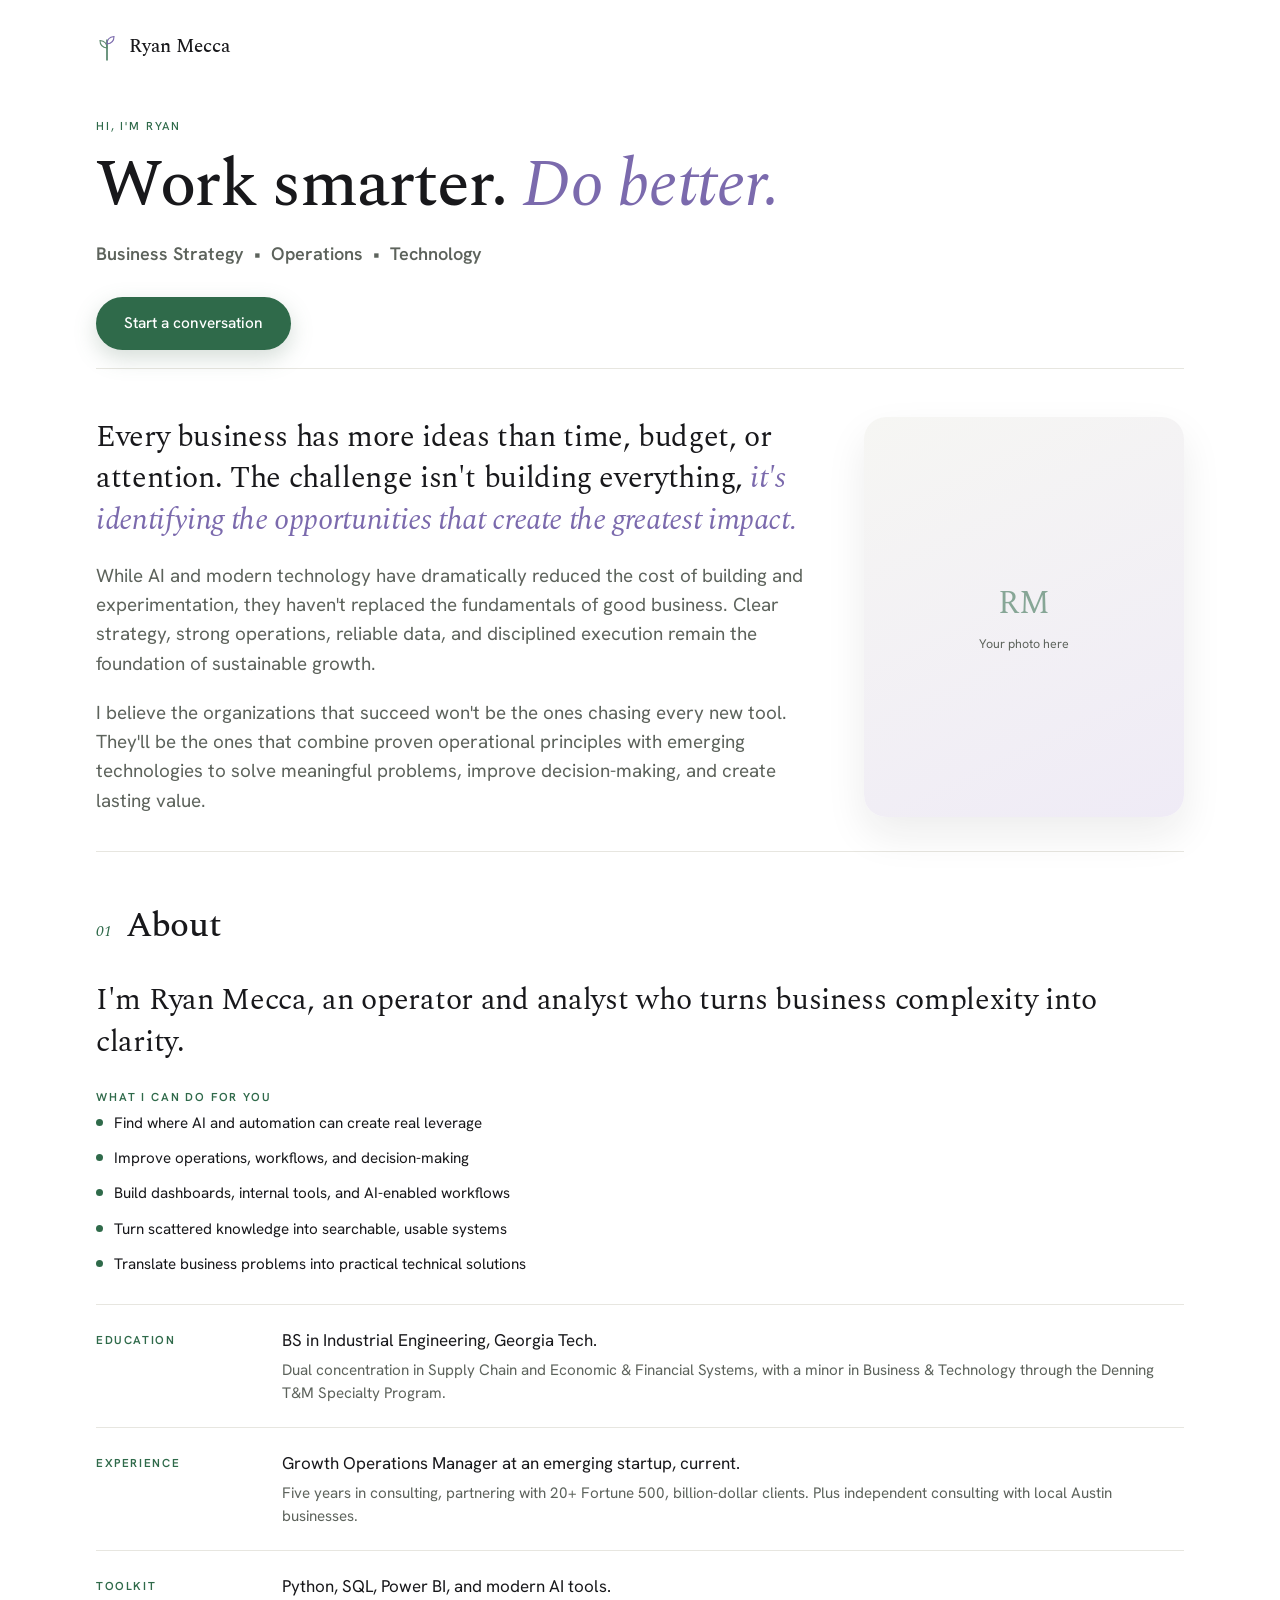
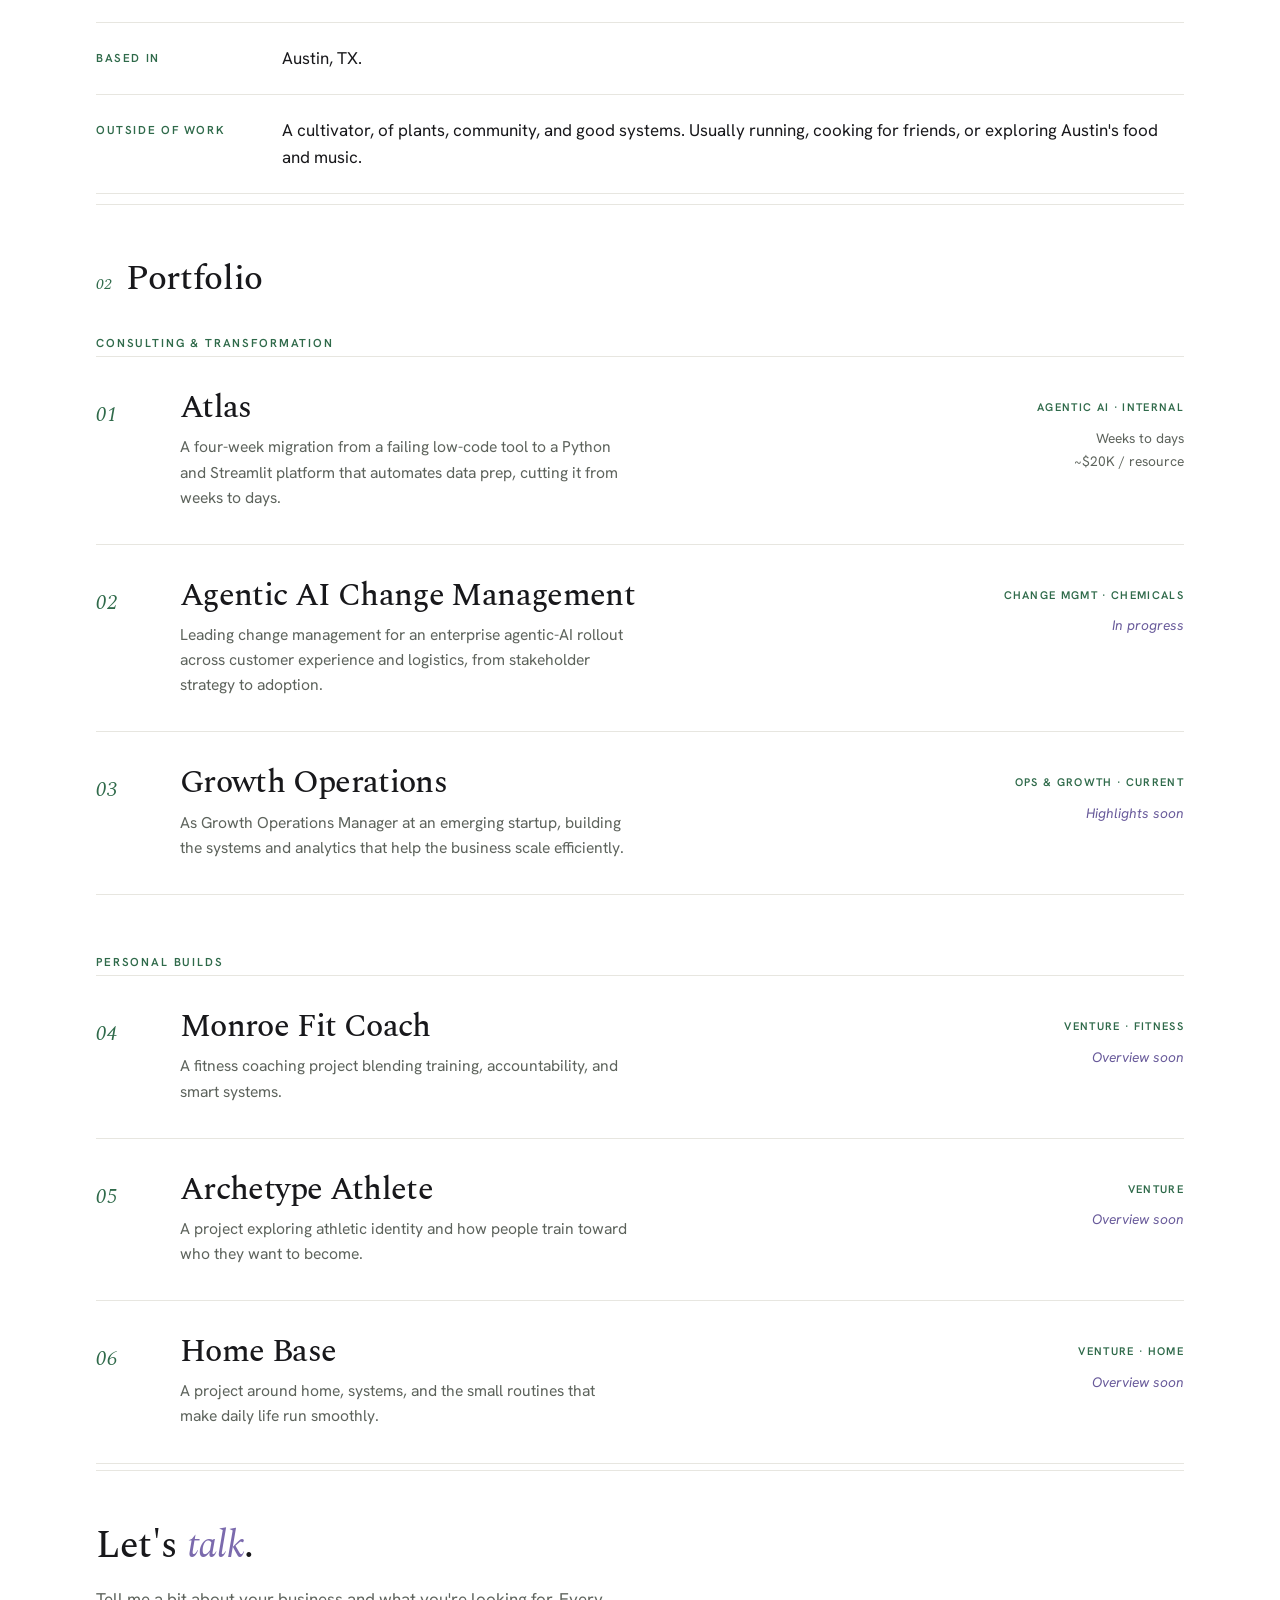
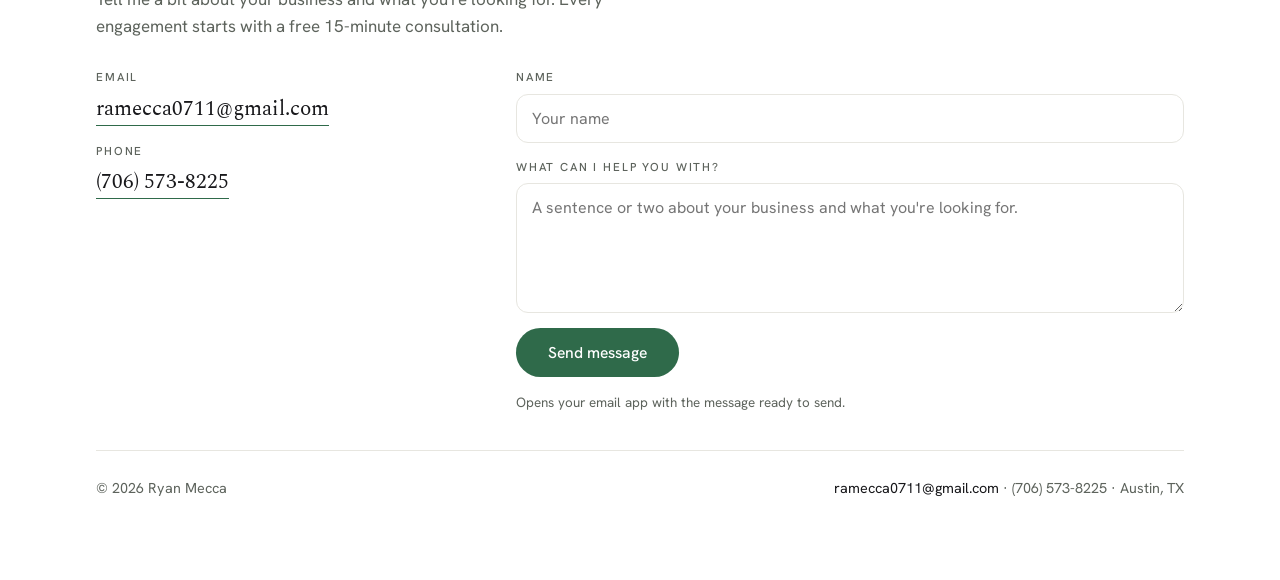
==== index.html @ 821e0dad "Remove collapsibles; photo beside opening statement; detailed About (education, experience, location" ====
<!DOCTYPE html>
<html lang="en">
<head>
<meta charset="UTF-8" />
<meta name="viewport" content="width=device-width, initial-scale=1.0" />
<title>Ryan Mecca | Strategy, Operations &amp; AI</title>
<meta name="description" content="I'm Ryan Mecca. I work at the intersection of business strategy, operations, data, and AI to find high-leverage opportunities and build practical systems. Based in Austin." />
<link rel="preconnect" href="https://fonts.googleapis.com" />
<link rel="preconnect" href="https://fonts.gstatic.com" crossorigin />
<link href="https://fonts.googleapis.com/css2?family=Spectral:ital,wght@0,300;0,400;0,500;0,600;1,400;1,500&family=Hanken+Grotesk:wght@300..600&display=swap" rel="stylesheet" />
<link rel="stylesheet" href="styles.css" />
</head>
<body>
<div class="simple">

  <div class="simple-top">
    <svg viewBox="0 0 22 28" fill="none" aria-hidden="true">
      <path d="M11 27 V7" stroke="#2f6a4a" stroke-width="1.4" stroke-linecap="round"/>
      <path d="M11 15 C6.5 14.5 4 11.5 4 7.5 C8.5 8 11 11 11 15 Z" stroke="#5d8a6e" stroke-width="1.1" fill="none"/>
      <path d="M11 11 C15.5 10.5 18 7.5 18 3.5 C13.5 4 11 7 11 11 Z" stroke="#7b6aad" stroke-width="1.1" fill="none"/>
    </svg>
    <span class="name">Ryan Mecca</span>
  </div>

  <header class="simple-hero">
    <div class="hi label">Hi, I'm Ryan</div>
    <h1>Work smarter. <em>Do better.</em></h1>
    <p class="role-line">Business Strategy &nbsp;&bull;&nbsp; Operations &nbsp;&bull;&nbsp; Technology</p>
    <div class="actions">
      <a href="#contact" class="btn btn-primary">Start a conversation</a>
    </div>
  </header>

  <section class="lead-statement">
    <div class="ls-text">
      <p class="ls-lead">Every business has more ideas than time, budget, or attention. The challenge isn't
      building everything, <em>it's identifying the opportunities that create the greatest impact.</em></p>
      <p>While AI and modern technology have dramatically reduced the cost of building and experimentation, they
      haven't replaced the fundamentals of good business. Clear strategy, strong operations, reliable data, and
      disciplined execution remain the foundation of sustainable growth.</p>
      <p>I believe the organizations that succeed won't be the ones chasing every new tool. They'll be the ones
      that combine proven operational principles with emerging technologies to solve meaningful problems, improve
      decision-making, and create lasting value.</p>
    </div>
    <div class="photo-ph ls-photo">
      <span class="mono">RM</span>
      <span class="hint">Your photo here</span>
    </div>
  </section>

  <section class="osec" id="about">
    <div class="ohead"><span class="onum">01</span><span class="otitle">About</span></div>
    <p class="about-lead">I'm Ryan Mecca, an operator and analyst who turns business complexity into clarity.</p>

    <p class="egroup" style="margin-top:24px">What I can do for you</p>
    <ul class="svc-points" style="margin-top:4px">
      <li>Find where AI and automation can create real leverage</li>
      <li>Improve operations, workflows, and decision-making</li>
      <li>Build dashboards, internal tools, and AI-enabled workflows</li>
      <li>Turn scattered knowledge into searchable, usable systems</li>
      <li>Translate business problems into practical technical solutions</li>
    </ul>

    <div class="cv">
      <div class="cv-row">
        <div class="cv-k">Education</div>
        <div class="cv-v">BS in Industrial Engineering, Georgia Tech.
          <span class="sub">Dual concentration in Supply Chain and Economic &amp; Financial Systems, with a minor in Business &amp; Technology through the Denning T&amp;M Specialty Program.</span>
        </div>
      </div>
      <div class="cv-row">
        <div class="cv-k">Experience</div>
        <div class="cv-v">Growth Operations Manager at an emerging startup, current.
          <span class="sub">Five years in consulting, partnering with 20+ Fortune 500, billion-dollar clients. Plus independent consulting with local Austin businesses.</span>
        </div>
      </div>
      <div class="cv-row">
        <div class="cv-k">Toolkit</div>
        <div class="cv-v">Python, SQL, Power BI, and modern AI tools.</div>
      </div>
      <div class="cv-row">
        <div class="cv-k">Based in</div>
        <div class="cv-v">Austin, TX.</div>
      </div>
      <div class="cv-row">
        <div class="cv-k">Outside of work</div>
        <div class="cv-v">A cultivator, of plants, community, and good systems. Usually running, cooking for friends, or exploring Austin's food and music.</div>
      </div>
    </div>
  </section>

  <section class="osec" id="portfolio">
    <div class="ohead"><span class="onum">02</span><span class="otitle">Portfolio</span></div>
    <p class="egroup">Consulting &amp; transformation</p>
    <div class="elist">
      <div class="eitem"><div class="enum">01</div><div><h3>Atlas</h3><p class="edesc">A four-week migration from a failing low-code tool to a Python and Streamlit platform that automates data prep, cutting it from weeks to days.</p></div><div class="emeta"><div class="ecat">Agentic AI · Internal</div><div class="estats">Weeks to days<br>~$20K / resource</div></div></div>
      <div class="eitem"><div class="enum">02</div><div><h3>Agentic AI Change Management</h3><p class="edesc">Leading change management for an enterprise agentic-AI rollout across customer experience and logistics, from stakeholder strategy to adoption.</p></div><div class="emeta"><div class="ecat">Change mgmt · Chemicals</div><div class="estats"><em>In progress</em></div></div></div>
      <div class="eitem"><div class="enum">03</div><div><h3>Growth Operations</h3><p class="edesc">As Growth Operations Manager at an emerging startup, building the systems and analytics that help the business scale efficiently.</p></div><div class="emeta"><div class="ecat">Ops &amp; growth · Current</div><div class="estats"><em>Highlights soon</em></div></div></div>
    </div>
    <p class="egroup second">Personal builds</p>
    <div class="elist">
      <div class="eitem"><div class="enum">04</div><div><h3>Monroe Fit Coach</h3><p class="edesc">A fitness coaching project blending training, accountability, and smart systems.</p></div><div class="emeta"><div class="ecat">Venture · Fitness</div><div class="estats"><em>Overview soon</em></div></div></div>
      <div class="eitem"><div class="enum">05</div><div><h3>Archetype Athlete</h3><p class="edesc">A project exploring athletic identity and how people train toward who they want to become.</p></div><div class="emeta"><div class="ecat">Venture</div><div class="estats"><em>Overview soon</em></div></div></div>
      <div class="eitem"><div class="enum">06</div><div><h3>Home Base</h3><p class="edesc">A project around home, systems, and the small routines that make daily life run smoothly.</p></div><div class="emeta"><div class="ecat">Venture · Home</div><div class="estats"><em>Overview soon</em></div></div></div>
    </div>
  </section>

  <section class="contact-sec" id="contact">
    <h2>Let's <em>talk</em>.</h2>
    <p class="csub">Tell me a bit about your business and what you're looking for. Every engagement starts with
    a free 15-minute consultation.</p>
    <div class="contact-grid2">
      <div class="contact-direct">
        <span class="label" style="color:var(--muted);display:block;margin-bottom:6px">Email</span>
        <a href="mailto:ramecca0711@gmail.com">ramecca0711@gmail.com</a>
        <span class="label" style="color:var(--muted);display:block;margin:16px 0 6px">Phone</span>
        <a href="tel:+17065738225">(706) 573-8225</a>
      </div>
      <form id="contactForm">
        <div class="field"><label class="label" for="name">Name</label><input type="text" id="name" name="name" required placeholder="Your name" /></div>
        <div class="field"><label class="label" for="message">What can I help you with?</label><textarea id="message" name="message" required placeholder="A sentence or two about your business and what you're looking for."></textarea></div>
        <button type="submit">Send message</button>
        <p class="form-note">Opens your email app with the message ready to send.</p>
      </form>
    </div>
  </section>

  <div class="simple-foot">
    <span>© 2026 Ryan Mecca</span>
    <span><a href="mailto:ramecca0711@gmail.com">ramecca0711@gmail.com</a> · (706) 573-8225 · Austin, TX</span>
  </div>

</div>

<script>
  var form = document.getElementById('contactForm');
  if (form) form.addEventListener('submit', function (ev) {
    ev.preventDefault();
    var f = ev.target;
    var subject = encodeURIComponent('Website inquiry from ' + f.name.value.trim());
    var body = encodeURIComponent('Name: ' + f.name.value.trim() + '\n\n' + f.message.value.trim());
    window.location.href = 'mailto:ramecca0711@gmail.com?subject=' + subject + '&body=' + body;
  });
  document.querySelectorAll('a[href^="#"]').forEach(function (a) {
    a.addEventListener('click', function (e) {
      var el = document.querySelector(this.getAttribute('href'));
      if (el) { e.preventDefault(); el.scrollIntoView({ behavior: 'smooth', block: 'start' }); }
    });
  });
</script>
</body>
</html>
---- styles.css ----
:root {
  --bg: #ffffff;
  --paper: #f6f6f3;
  --paper-2: #ecebe4;
  --ink: #18181b;
  --muted: #5d635c;
  --sage: #2f6a4a;
  --sage-700: #23503a;
  --sage-soft: #e6efe9;
  --lav: #7b6aad;
  --lav-700: #685a9a;
  --lav-soft: #efebf6;
  --dark: #1f3d2c;
  --line: #e7e6e0;
  --radius: 18px;
  --radius-lg: 26px;
  --rail: 108px;
  --maxw: 1060px;
}
* { margin: 0; padding: 0; box-sizing: border-box; }
html { scroll-behavior: smooth; }
body { background: var(--bg); color: var(--ink); font-family: "Hanken Grotesk", sans-serif; font-size: 17px; line-height: 1.6; -webkit-font-smoothing: antialiased; overflow-x: hidden; }
::selection { background: var(--lav-soft); color: var(--lav-700); }
a { color: inherit; text-decoration: none; }
img { max-width: 100%; display: block; }
.serif { font-family: "Spectral", serif; }
.label { font-weight: 500; font-size: 0.72rem; letter-spacing: 0.16em; text-transform: uppercase; }

/* ---------- SIDE RAIL ---------- */
#rail {
  position: fixed; top: 0; left: 0; bottom: 0; width: var(--rail); z-index: 100;
  background: var(--paper); border-right: 1px solid var(--line);
  display: flex; flex-direction: column; align-items: center; padding: 26px 0;
}
.rail-logo { display: flex; flex-direction: column; align-items: center; gap: 7px; }
.rail-logo svg { width: 24px; height: 30px; }
.rail-logo .rm { font-family: "Spectral", serif; font-weight: 600; font-size: 1rem; color: var(--sage); letter-spacing: 0.04em; }
.rail-nav { flex: 1; display: flex; flex-direction: column; justify-content: center; gap: 22px; }
.rail-nav a { display: flex; flex-direction: column; align-items: center; gap: 2px; color: var(--muted); transition: color .2s ease; position: relative; }
.rail-nav a .rn-n { font-family: "Spectral", serif; font-style: italic; font-size: 0.72rem; color: var(--sage); opacity: .85; }
.rail-nav a .rn-l { font-size: 0.74rem; font-weight: 500; letter-spacing: 0.03em; }
.rail-nav a:hover { color: var(--ink); }
.rail-nav a.active { color: var(--ink); }
.rail-nav a.active::before { content: ""; position: absolute; left: -18px; top: 50%; transform: translateY(-50%); width: 5px; height: 5px; border-radius: 50%; background: var(--lav); }
.rail-cta { width: 40px; height: 40px; border-radius: 50%; background: var(--sage); color: #fff; display: flex; align-items: center; justify-content: center; transition: background .2s ease; }
.rail-cta:hover { background: var(--sage-700); }
.rail-cta svg { width: 18px; height: 18px; }
.rail-toggle { display: none; }

/* ---------- PAGE SHELL ---------- */
.page { margin-left: var(--rail); }
.inner { max-width: var(--maxw); margin: 0 auto; padding: 0 48px; }
.page > section, .page > .band { padding: 84px 0; }
.page > section:first-child { padding-top: 116px; }

.phead { max-width: 60ch; }
.phead .kicker { color: var(--sage); margin-bottom: 14px; display: block; }
.phead h1 { font-family: "Spectral", serif; font-weight: 500; font-size: clamp(2.5rem, 5.2vw, 4.2rem); letter-spacing: -0.02em; line-height: 1.04; }
.phead h1 em { font-style: italic; font-weight: 400; color: var(--lav); }
.phead p { color: var(--muted); margin-top: 18px; font-size: 1.12rem; }

.sec-head { margin-bottom: 44px; max-width: 56ch; }
.sec-head .kicker { color: var(--sage); margin-bottom: 12px; display: block; }
.sec-head h2 { font-family: "Spectral", serif; font-weight: 500; font-size: clamp(1.8rem, 3.4vw, 2.45rem); letter-spacing: -0.015em; line-height: 1.12; }
.sec-head h2 em { font-style: italic; font-weight: 400; color: var(--lav); }
.sec-head p { color: var(--muted); margin-top: 14px; font-size: 1.06rem; }

/* reveal */
.sr { opacity: 0; transform: translateY(20px); transition: opacity .7s ease, transform .7s cubic-bezier(.2,.7,.2,1); }
.sr.in { opacity: 1; transform: translateY(0); }

/* buttons */
.btn { padding: 14px 28px; border-radius: 100px; font-weight: 500; font-size: 0.96rem; display: inline-flex; align-items: center; gap: 9px; transition: background .25s ease, color .25s ease, border-color .25s ease, transform .2s ease; }
.btn-primary { background: var(--sage); color: #fff; box-shadow: 0 8px 22px rgba(93,125,104,0.26); }
.btn-primary:hover { background: var(--sage-700); transform: translateY(-1px); }
.btn-ghost { color: var(--ink); border: 1px solid var(--line); }
.btn-ghost:hover { border-color: var(--sage); }

/* ---------- HERO ---------- */
.hero { padding-top: 116px; }
.hero-grid { display: grid; grid-template-columns: 1.1fr 0.9fr; gap: 56px; align-items: center; }
.hi { color: var(--sage); margin-bottom: 18px; }
.hero h1 { font-family: "Spectral", serif; font-weight: 500; font-size: clamp(2.5rem, 4.6vw, 4rem); line-height: 1.07; letter-spacing: -0.015em; }
.hero h1 em { font-style: italic; font-weight: 400; color: var(--lav); }
.hero-sub { margin-top: 22px; max-width: 44ch; font-size: 1.12rem; color: var(--muted); }
.hero-actions { margin-top: 32px; display: flex; gap: 14px; flex-wrap: wrap; align-items: center; }
.portrait { position: relative; }
.portrait .frame { aspect-ratio: 4 / 5; border-radius: var(--radius-lg); overflow: hidden; background: linear-gradient(155deg, var(--paper), var(--lav-soft)); display: flex; flex-direction: column; align-items: center; justify-content: center; gap: 10px; box-shadow: 0 30px 60px rgba(24,24,27,0.10); }
.portrait .frame .mono { font-family: "Spectral", serif; font-size: 3.4rem; color: var(--sage); opacity: 0.55; }
.portrait .frame .hint { color: var(--muted); font-size: 0.86rem; }
.portrait .badge { position: absolute; left: -22px; bottom: 30px; background: #fff; border: 1px solid var(--line); border-radius: 100px; padding: 10px 18px; display: flex; align-items: center; gap: 10px; box-shadow: 0 12px 28px rgba(24,24,27,0.10); font-size: 0.9rem; font-weight: 500; }
.portrait .badge .dot { width: 9px; height: 9px; border-radius: 50%; background: var(--lav); }
.proof { margin-top: 52px; display: flex; flex-wrap: wrap; gap: 10px 26px; color: var(--muted); font-size: 0.9rem; align-items: center; }
.proof b { color: var(--ink); font-weight: 600; }
.proof .sep { width: 4px; height: 4px; border-radius: 50%; background: var(--line); }
.home-teaser { margin-top: 18px; }
.home-teaser a { color: var(--sage-700); font-weight: 500; border-bottom: 1px solid var(--sage-soft); }

/* ---------- THESIS (home) ---------- */
.thesis-sec .kicker { color: var(--sage); display: block; margin-bottom: 16px; }
.thesis { font-family: "Spectral", serif; font-weight: 400; font-size: clamp(1.55rem, 3vw, 2.4rem); line-height: 1.3; letter-spacing: -0.015em; max-width: 30ch; }
.thesis em { font-style: italic; color: var(--lav); }
.thesis-foot { color: var(--muted); margin-top: 24px; max-width: 50ch; font-size: 1.08rem; }

/* ---------- WAYS ---------- */
.ways-grid { display: grid; grid-template-columns: 1fr 1fr; gap: 22px; }
.way { background: var(--paper); border: 1px solid var(--line); border-radius: var(--radius-lg); padding: 36px 34px; }
.way .ic { width: 46px; height: 46px; border-radius: 14px; display: flex; align-items: center; justify-content: center; margin-bottom: 18px; }
.way.a .ic { background: var(--sage-soft); color: var(--sage-700); }
.way.b .ic { background: var(--lav-soft); color: var(--lav-700); }
.way .ic svg { width: 24px; height: 24px; }
.way h3 { font-family: "Spectral", serif; font-weight: 500; font-size: 1.5rem; margin-bottom: 10px; }
.way p { color: var(--muted); }
.way .tag { display: inline-block; margin-top: 15px; font-size: 0.82rem; padding: 5px 13px; border-radius: 100px; font-weight: 500; }
.way.a .tag { color: var(--sage-700); background: var(--sage-soft); }
.way.b .tag { color: var(--lav-700); background: var(--lav-soft); }

/* ---------- APPROACH PILLARS ---------- */
.pillars { display: grid; grid-template-columns: repeat(3, 1fr); gap: 22px; }
.pillar { background: var(--bg); border: 1px solid var(--line); border-radius: var(--radius); padding: 32px 28px; }
.pillar .pn { font-family: "Spectral", serif; font-style: italic; color: var(--sage); font-size: 1.15rem; }
.pillar h3 { font-family: "Spectral", serif; font-weight: 500; font-size: 1.4rem; margin: 10px 0 10px; }
.pillar p { color: var(--muted); font-size: 0.96rem; }
@media (max-width: 820px) { .pillars { grid-template-columns: 1fr; } }

/* ---------- ABOUT ---------- */
.about-grid { display: grid; grid-template-columns: 1.3fr 0.7fr; gap: 52px; align-items: start; }
.about-lead { font-family: "Spectral", serif; font-weight: 400; font-size: clamp(1.4rem,2.4vw,1.85rem); line-height: 1.42; letter-spacing: -0.01em; }
.about-lead b { font-weight: 500; color: var(--lav); }
.about-body { color: var(--muted); margin-top: 22px; }
.about-body p + p { margin-top: 14px; }
.about-card { background: var(--paper); border: 1px solid var(--line); border-radius: var(--radius); padding: 28px; }
.about-card h4 { font-size: 0.72rem; letter-spacing: 0.14em; text-transform: uppercase; color: var(--sage); margin-bottom: 16px; font-weight: 500; }
.about-card li { list-style: none; padding: 11px 0; border-bottom: 1px solid var(--line); display: flex; justify-content: space-between; gap: 14px; font-size: 0.94rem; }
.about-card li:last-child { border-bottom: none; }
.about-card li span:first-child { color: var(--muted); }
.about-card li span:last-child { font-weight: 500; text-align: right; }

/* ---------- WORK CARDS ---------- */
.work-sub { color: var(--sage); font-weight: 500; letter-spacing: 0.1em; text-transform: uppercase; font-size: 0.72rem; margin: 0 0 20px; }
.cards { display: grid; grid-template-columns: repeat(3, 1fr); gap: 20px; }
.cards + .work-sub { margin-top: 50px; }
.card { background: var(--bg); border: 1px solid var(--line); border-radius: var(--radius); padding: 28px 26px; display: flex; flex-direction: column; gap: 13px; transition: transform .3s ease, box-shadow .3s ease; min-height: 235px; }
.card:hover { transform: translateY(-5px); box-shadow: 0 18px 38px rgba(24,24,27,0.09); }
.card .tag { font-size: 0.69rem; letter-spacing: 0.1em; text-transform: uppercase; color: var(--sage); font-weight: 500; }
.card h3 { font-family: "Spectral", serif; font-weight: 500; font-size: 1.45rem; line-height: 1.08; }
.card p { font-size: 0.94rem; color: var(--muted); flex: 1; }
.card .chips { display: flex; flex-wrap: wrap; gap: 6px; }
.card .metric { font-size: 0.73rem; background: var(--paper-2); color: var(--sage-700); padding: 4px 10px; border-radius: 100px; }
.card .soon { font-size: 0.73rem; color: var(--muted); border: 1px dashed var(--line); padding: 4px 10px; border-radius: 100px; align-self: flex-start; }

/* ---------- SERVICES ---------- */
.svc-grid { display: grid; grid-template-columns: repeat(3, 1fr); gap: 18px; }
.svc { background: var(--bg); border: 1px solid var(--line); border-radius: var(--radius); padding: 30px 28px; transition: background .3s ease, transform .3s ease; }
.svc:hover { background: var(--paper); transform: translateY(-3px); }
.svc .n { font-family: "Spectral", serif; font-style: italic; color: var(--sage); font-size: 1.05rem; }
.svc h3 { font-family: "Spectral", serif; font-weight: 500; font-size: 1.25rem; margin: 8px 0 8px; }
.svc p { color: var(--muted); font-size: 0.93rem; }

/* ---------- WRITING (dark band) ---------- */
.band-green { background: var(--dark); color: #efeee8; border-radius: var(--radius-lg); padding: 52px 48px; }
.band-green .sec-head .kicker { color: var(--lav-soft); }
.band-green .sec-head h2 { color: #fbfbf8; }
.band-green .sec-head h2 em { color: var(--lav-soft); }
.wr-grid { display: grid; grid-template-columns: 1.15fr 0.85fr; gap: 50px; align-items: start; }
.wr-col h4 { font-size: 0.72rem; letter-spacing: 0.14em; text-transform: uppercase; color: var(--lav-soft); margin-bottom: 18px; font-weight: 500; }
.post { padding: 20px 0; border-top: 1px solid rgba(239,238,232,0.18); }
.post:first-of-type { border-top: none; padding-top: 0; }
.post h5 { font-family: "Spectral", serif; font-weight: 500; font-size: 1.25rem; margin-bottom: 5px; }
.post p { font-size: 0.92rem; color: rgba(239,238,232,0.72); }
.post .meta { font-size: 0.72rem; letter-spacing: 0.06em; text-transform: uppercase; color: rgba(239,238,232,0.5); margin-top: 7px; display: inline-block; }
.res { display: block; padding: 15px 0; border-top: 1px solid rgba(239,238,232,0.18); transition: color .2s; }
.res:first-of-type { border-top: none; padding-top: 0; }
.res:hover .rt { color: #fff; }
.res .rt { font-weight: 500; }
.res .rd { font-size: 0.87rem; color: rgba(239,238,232,0.62); margin-top: 3px; }

/* ---------- CONTACT ---------- */
.contact-grid { display: grid; grid-template-columns: 1fr 1.1fr; gap: 52px; align-items: start; }
.contact-direct .label { color: var(--muted); display: block; margin-bottom: 6px; }
.contact-direct a { font-family: "Spectral", serif; font-size: 1.3rem; color: var(--ink); border-bottom: 1px solid var(--sage); }
form { display: grid; gap: 15px; }
.field { display: grid; gap: 7px; }
.field .label { color: var(--muted); }
.field input, .field textarea, .field select { background: var(--bg); border: 1px solid var(--line); border-radius: 12px; padding: 13px 15px; font-family: inherit; font-size: 1rem; color: var(--ink); transition: border-color .2s ease, box-shadow .2s ease; }
.field input:focus, .field textarea:focus, .field select:focus { outline: none; border-color: var(--sage); box-shadow: 0 0 0 3px rgba(93,125,104,0.15); }
.field textarea { resize: vertical; min-height: 130px; }
.form-row { display: grid; grid-template-columns: 1fr 1fr; gap: 15px; }
form button { justify-self: start; background: var(--sage); color: #fff; border: none; padding: 14px 32px; border-radius: 100px; font-family: inherit; font-size: 0.98rem; font-weight: 500; cursor: pointer; transition: background .25s ease; }
form button:hover { background: var(--sage-700); }
.form-note { font-size: 0.84rem; color: var(--muted); }

/* ---------- FOOTER ---------- */
#site-foot { margin-left: var(--rail); background: var(--dark); color: #efeee8; padding: 50px 0 34px; }
#site-foot .inner { display: flex; flex-direction: column; gap: 22px; }
.foot-row { display: flex; justify-content: space-between; align-items: flex-start; gap: 26px; flex-wrap: wrap; padding-bottom: 26px; border-bottom: 1px solid rgba(239,238,232,0.18); }
.foot-brand .name { font-family: "Spectral", serif; font-size: 1.55rem; }
.foot-brand .tag { color: rgba(239,238,232,0.6); margin-top: 4px; letter-spacing: 0.12em; }
.foot-nav { display: flex; gap: 22px; flex-wrap: wrap; }
.foot-nav a { color: rgba(239,238,232,0.8); transition: color .2s; font-size: 0.95rem; }
.foot-nav a:hover { color: #fff; }
.foot-meta { display: flex; justify-content: space-between; gap: 14px; flex-wrap: wrap; color: rgba(239,238,232,0.5); font-size: 0.88rem; }
.foot-meta a { color: rgba(239,238,232,0.8); }

/* ---------- SERVICES / CONSULTING PAGE ---------- */
.svc-points { list-style: none; margin-top: 2px; display: grid; gap: 11px; }
.svc-points li { display: flex; gap: 11px; align-items: flex-start; font-size: 0.95rem; }
.svc-points li::before { content: ""; flex: none; width: 7px; height: 7px; border-radius: 50%; background: var(--sage); margin-top: 8px; }
.freecall { border-left: 2px solid var(--lav); padding: 6px 0 6px 26px; display: flex; justify-content: space-between; align-items: center; gap: 24px; flex-wrap: wrap; margin-bottom: 14px; }
.freecall .fc-t { font-family: "Spectral", serif; font-size: 1.4rem; font-weight: 500; color: var(--ink); }
.freecall p { color: var(--muted); font-size: 0.94rem; margin-top: 4px; max-width: 52ch; }
.tiers { display: grid; grid-template-columns: repeat(3, 1fr); gap: 20px; }
.tier { background: var(--bg); border: 1px solid var(--line); border-radius: var(--radius-lg); padding: 34px 30px; display: flex; flex-direction: column; transition: transform .3s ease, box-shadow .3s ease; }
.tier:hover { transform: translateY(-4px); box-shadow: 0 18px 38px rgba(24,24,27,0.08); }
.tier .tname { font-family: "Spectral", serif; font-weight: 500; font-size: 1.5rem; }
.tier .price { color: var(--sage-700); font-weight: 600; margin: 8px 0 18px; }
.tier .tdesc { color: var(--muted); font-size: 0.95rem; flex: 1; }
.tier .ideal { margin-top: 20px; padding-top: 18px; border-top: 1px solid var(--line); }
.tier .ideal .lbl { font-size: 0.68rem; letter-spacing: 0.12em; text-transform: uppercase; color: var(--sage); font-weight: 500; margin-bottom: 6px; display: block; }
.tier .ideal p { color: var(--muted); font-size: 0.89rem; }
.selective-note { margin-top: 30px; color: var(--muted); font-style: italic; font-family: "Spectral", serif; font-size: 1.12rem; max-width: 56ch; line-height: 1.45; }
@media (max-width: 860px) { .tiers { grid-template-columns: 1fr; } .freecall { flex-direction: column; align-items: flex-start; } }

/* ---------- EDITORIAL LAYOUTS ---------- */
.egroup { font-size: 0.72rem; letter-spacing: 0.16em; text-transform: uppercase; color: var(--sage); font-weight: 600; margin: 0 0 4px; }
.egroup.second { margin-top: 58px; }
.eitem { display: grid; grid-template-columns: 54px minmax(0,1fr) 220px; gap: 30px; padding: 34px 0; border-top: 1px solid var(--line); align-items: start; transition: padding-left .3s ease; }
.elist .eitem:last-child { border-bottom: 1px solid var(--line); }
.eitem:hover { padding-left: 12px; }
.eitem .enum { font-family: "Spectral", serif; font-style: italic; font-size: 1.3rem; color: var(--sage); padding-top: 8px; }
.eitem h3 { font-family: "Spectral", serif; font-weight: 500; font-size: clamp(1.5rem, 2.6vw, 2rem); line-height: 1.04; letter-spacing: -0.02em; transition: color .25s ease; }
.eitem:hover h3 { color: var(--lav); }
.eitem .edesc { color: var(--muted); margin-top: 10px; max-width: 50ch; font-size: 0.98rem; }
.eitem .emeta { text-align: right; padding-top: 8px; }
.eitem .ecat { font-size: 0.69rem; letter-spacing: 0.12em; text-transform: uppercase; color: var(--sage); font-weight: 600; }
.eitem .estats { margin-top: 10px; color: var(--muted); font-size: 0.86rem; line-height: 1.7; }
.eitem .estats em { font-style: italic; color: var(--lav-700); }

.numlist .nrow { display: grid; grid-template-columns: 150px 1fr; gap: 34px; padding: 42px 0; border-top: 1px solid var(--line); align-items: start; }
.numlist .nrow:last-child { border-bottom: 1px solid var(--line); }
.numlist .bignum { font-family: "Spectral", serif; font-weight: 400; font-size: clamp(3.2rem, 7vw, 5.4rem); line-height: 0.75; color: #c4dccd; }
.numlist .ntext h3 { font-family: "Spectral", serif; font-weight: 500; font-size: 1.55rem; margin-bottom: 10px; }
.numlist .ntext p { color: var(--muted); max-width: 56ch; }

.ways-ed { display: grid; grid-template-columns: 1fr 1fr; gap: 44px; margin-top: 6px; }
.way-ed { border-top: 2px solid var(--ink); padding-top: 22px; }
.way-ed.b { border-top-color: var(--lav); }
.way-ed .wlabel { font-size: 0.72rem; letter-spacing: 0.14em; text-transform: uppercase; font-weight: 600; margin-bottom: 12px; }
.way-ed.a .wlabel { color: var(--sage); }
.way-ed.b .wlabel { color: var(--lav-700); }
.way-ed h3 { font-family: "Spectral", serif; font-weight: 500; font-size: 1.5rem; margin-bottom: 10px; }
.way-ed p { color: var(--muted); }

.tier-list { margin-top: 4px; }
.trow { display: grid; grid-template-columns: 1fr 200px; gap: 36px; padding: 32px 0; border-top: 1px solid var(--line); align-items: start; }
.tier-list .trow:last-child { border-bottom: 1px solid var(--line); }
.trow .tname { font-family: "Spectral", serif; font-weight: 500; font-size: 1.6rem; }
.trow .tdesc { color: var(--muted); margin-top: 8px; max-width: 56ch; font-size: 0.96rem; }
.trow .tideal { margin-top: 12px; font-size: 0.9rem; color: var(--muted); max-width: 56ch; }
.trow .tideal b { display: block; color: var(--sage); font-weight: 600; font-size: 0.68rem; letter-spacing: 0.12em; text-transform: uppercase; margin-bottom: 3px; }
.trow .tprice { text-align: right; font-family: "Spectral", serif; font-size: 1.4rem; color: var(--sage-700); font-weight: 500; }
.trow .tprice small { display: block; font-family: "Hanken Grotesk", sans-serif; font-size: 0.66rem; letter-spacing: 0.1em; text-transform: uppercase; color: var(--muted); margin-bottom: 5px; font-weight: 600; }

.help-block h4 { font-size: 0.72rem; letter-spacing: 0.14em; text-transform: uppercase; color: var(--sage); margin-bottom: 16px; font-weight: 600; }

.glance h4 { font-size: 0.72rem; letter-spacing: 0.14em; text-transform: uppercase; color: var(--sage); margin-bottom: 8px; font-weight: 600; }
.glance ul { list-style: none; }
.glance li { display: flex; justify-content: space-between; gap: 14px; padding: 13px 0; border-bottom: 1px solid var(--line); font-size: 0.95rem; }
.glance li:first-child { border-top: 1px solid var(--line); }
.glance li span:first-child { color: var(--muted); }
.glance li span:last-child { font-weight: 500; text-align: right; }

/* ---------- RESPONSIVE ---------- */
@media (max-width: 980px) { .cards, .svc-grid { grid-template-columns: 1fr 1fr; } .about-grid, .contact-grid, .wr-grid, .ways-grid { grid-template-columns: 1fr; gap: 36px; } }
@media (max-width: 860px) {
  :root { --rail: 0px; }
  #rail { flex-direction: row; bottom: auto; height: 62px; width: 100%; padding: 0 22px; justify-content: space-between; align-items: center; }
  .rail-nav { position: fixed; top: 62px; left: 0; right: 0; background: var(--paper); border-bottom: 1px solid var(--line); flex-direction: column; justify-content: flex-start; gap: 0; padding: 8px 22px 18px; transform: translateY(-12px); opacity: 0; pointer-events: none; transition: opacity .25s ease, transform .25s ease; }
  body.menu-open .rail-nav { opacity: 1; transform: translateY(0); pointer-events: auto; }
  .rail-nav a { flex-direction: row; gap: 10px; justify-content: flex-start; padding: 13px 0; border-bottom: 1px solid var(--line); width: 100%; }
  .rail-nav a.active::before { display: none; }
  .rail-cta { display: none; }
  .rail-toggle { display: inline-flex; background: none; border: none; color: var(--ink); cursor: pointer; padding: 8px; }
  .rail-toggle svg { width: 24px; height: 24px; }
  .page { margin-left: 0; padding-top: 62px; }
  #site-foot { margin-left: 0; }
  .hero { padding-top: 40px; }
  .page > section:first-child { padding-top: 56px; }
  .hero-grid { grid-template-columns: 1fr; gap: 38px; }
  .portrait { max-width: 360px; } .portrait .badge { left: 14px; }
  .inner { padding: 0 26px; }
  .band-green { padding: 40px 28px; }
}
@media (max-width: 560px) { .cards, .svc-grid { grid-template-columns: 1fr; } .form-row { grid-template-columns: 1fr; } }
@media (max-width: 860px) {
  .eitem { grid-template-columns: 1fr; gap: 8px; padding: 28px 0; }
  .eitem .enum { padding-top: 0; }
  .eitem .emeta { text-align: left; padding-top: 6px; }
  .numlist .nrow { grid-template-columns: 1fr; gap: 8px; padding: 30px 0; }
  .numlist .bignum { font-size: 3rem; }
  .ways-ed { grid-template-columns: 1fr; gap: 30px; }
  .trow { grid-template-columns: 1fr; gap: 10px; padding: 28px 0; }
  .trow .tprice { text-align: left; }
}

/* ---------- SIMPLE / ACCORDION HOME ---------- */
.simple { width: 100%; max-width: 1200px; margin: 0 auto; padding: 0 clamp(22px, 5vw, 56px) 80px; }
.simple-top { display: flex; align-items: center; gap: 11px; padding: 32px 0 0; }
.simple-top svg { width: 22px; height: 28px; }
.simple-top .name { font-family: "Spectral", serif; font-weight: 500; font-size: 1.2rem; }
.simple-hero { padding: 54px 0 10px; }
.simple-hero .hi { color: var(--sage); margin-bottom: 16px; }
.simple-hero h1 { font-family: "Spectral", serif; font-weight: 500; font-size: clamp(2.4rem, 5.2vw, 4.2rem); line-height: 1.04; letter-spacing: -0.02em; }
.simple-hero h1 em { font-style: italic; font-weight: 400; color: var(--lav); }
.simple-hero p { color: var(--muted); margin-top: 20px; font-size: 1.13rem; max-width: 50ch; }
.simple-hero .actions { margin-top: 28px; display: flex; gap: 14px; flex-wrap: wrap; }
.lead-statement { border-top: 1px solid var(--line); margin-top: 8px; padding: 48px 0 24px; display: grid; grid-template-columns: 1fr 320px; gap: 56px; align-items: start; }
.lead-statement .ls-lead { font-family: "Spectral", serif; font-weight: 400; font-size: clamp(1.45rem, 2.4vw, 1.9rem); line-height: 1.36; letter-spacing: -0.012em; color: var(--ink); }
.lead-statement .ls-lead em { font-style: italic; color: var(--lav); }
.lead-statement p:not(.ls-lead) { color: var(--muted); font-size: clamp(1.04rem, 1.5vw, 1.18rem); line-height: 1.55; margin-top: 20px; }
.lead-statement .ls-photo { width: 100%; max-width: 320px; aspect-ratio: 4 / 5; margin: 0; justify-self: end; position: sticky; top: 28px; }

.osec { border-top: 1px solid var(--line); margin-top: 10px; padding-top: 46px; }
.osec .ohead { display: flex; align-items: baseline; gap: 14px; margin-bottom: 26px; }
.osec .onum { font-family: "Spectral", serif; font-style: italic; color: var(--sage); font-size: 1rem; }
.osec .otitle { font-family: "Spectral", serif; font-weight: 500; font-size: clamp(1.6rem, 3.4vw, 2.2rem); letter-spacing: -0.01em; }
.cv { margin-top: 28px; }
.cv-row { display: grid; grid-template-columns: 160px 1fr; gap: 26px; padding: 22px 0; border-top: 1px solid var(--line); }
.cv-row:last-child { border-bottom: 1px solid var(--line); }
.cv-row .cv-k { font-size: 0.72rem; letter-spacing: 0.14em; text-transform: uppercase; color: var(--sage); font-weight: 600; padding-top: 4px; }
.cv-row .cv-v { color: var(--ink); }
.cv-row .cv-v .sub { display: block; color: var(--muted); font-size: 0.95rem; margin-top: 5px; line-height: 1.5; }
.photo-ph { width: 150px; aspect-ratio: 1; border-radius: 22px; background: linear-gradient(155deg, var(--paper), var(--lav-soft)); display: flex; flex-direction: column; align-items: center; justify-content: center; gap: 6px; box-shadow: 0 18px 40px rgba(24,24,27,0.08); margin-bottom: 30px; }
.photo-ph .mono { font-family: "Spectral", serif; font-size: 2rem; color: var(--sage); opacity: 0.55; }
.photo-ph .hint { color: var(--muted); font-size: 0.78rem; }
.role-line { color: var(--sage); font-weight: 600; font-size: 0.98rem; margin-top: 14px; }
.contact-sec { border-top: 1px solid var(--line); margin-top: 6px; padding-top: 44px; }
.contact-sec h2 { font-family: "Spectral", serif; font-weight: 500; font-size: clamp(1.7rem, 3.6vw, 2.4rem); letter-spacing: -0.01em; }
.contact-sec h2 em { font-style: italic; font-weight: 400; color: var(--lav); }
.contact-sec .csub { color: var(--muted); margin: 10px 0 28px; max-width: 56ch; }
.contact-grid2 { display: grid; grid-template-columns: 0.72fr 1.28fr; gap: 44px; align-items: start; }
@media (max-width: 760px) {
  .simple-hero { padding-top: 38px; }
  .lead-statement { grid-template-columns: 1fr; gap: 28px; padding-top: 40px; }
  .lead-statement .ls-photo { max-width: 230px; justify-self: start; order: -1; position: static; }
  .cv-row { grid-template-columns: 1fr; gap: 6px; }
  .contact-grid2 { grid-template-columns: 1fr; gap: 26px; }
}

.acc { border-top: 1px solid var(--line); }
.acc details { border-bottom: 1px solid var(--line); }
.acc summary { list-style: none; cursor: pointer; padding: 24px 0; display: flex; align-items: center; justify-content: space-between; gap: 18px; }
.acc summary::-webkit-details-marker { display: none; }
.acc .sleft { display: flex; align-items: baseline; gap: 16px; }
.acc .snum { font-family: "Spectral", serif; font-style: italic; color: var(--sage); font-size: 0.95rem; }
.acc .stitle { font-family: "Spectral", serif; font-weight: 500; font-size: clamp(1.35rem, 3.4vw, 1.85rem); letter-spacing: -0.01em; color: var(--ink); transition: color .2s ease; }
.acc summary:hover .stitle { color: var(--sage-700); }
.acc details[open] .stitle { color: var(--lav); }
.acc .plus { position: relative; width: 20px; height: 20px; flex: none; }
.acc .plus::before, .acc .plus::after { content: ""; position: absolute; background: var(--sage); border-radius: 2px; }
.acc .plus::before { width: 16px; height: 2px; top: 9px; left: 2px; }
.acc .plus::after { width: 2px; height: 16px; left: 9px; top: 2px; transition: transform .25s ease; }
.acc details[open] .plus::after { transform: scaleY(0); }
.acc-body { padding: 2px 0 36px; }
.acc-body > *:first-child { margin-top: 0; }
.acc-body .about-lead { font-size: clamp(1.25rem,2.2vw,1.55rem); }
.acc-cta { margin-top: 26px; }

.wlist article { padding: 16px 0; border-bottom: 1px solid var(--line); }
.wlist article:first-child { padding-top: 0; }
.wlist h5 { font-family: "Spectral", serif; font-weight: 500; font-size: 1.2rem; margin-bottom: 4px; }
.wlist p { color: var(--muted); font-size: 0.94rem; }
.wlist .meta-tag { font-size: 0.7rem; letter-spacing: 0.08em; text-transform: uppercase; color: var(--lav-700); margin-top: 6px; display: inline-block; }
.wlist h4 { font-size: 0.72rem; letter-spacing: 0.14em; text-transform: uppercase; color: var(--sage); font-weight: 600; margin: 28px 0 8px; }
.wlist .reslink { display: block; padding: 13px 0; border-bottom: 1px solid var(--line); }
.wlist .reslink:last-child { border-bottom: none; }
.wlist .reslink b { font-weight: 500; }
.wlist .reslink span { display: block; color: var(--muted); font-size: 0.88rem; margin-top: 2px; }

.simple-foot { border-top: 1px solid var(--line); margin-top: 36px; padding-top: 26px; display: flex; justify-content: space-between; gap: 14px; flex-wrap: wrap; color: var(--muted); font-size: 0.9rem; }
.simple-foot a { color: var(--ink); }
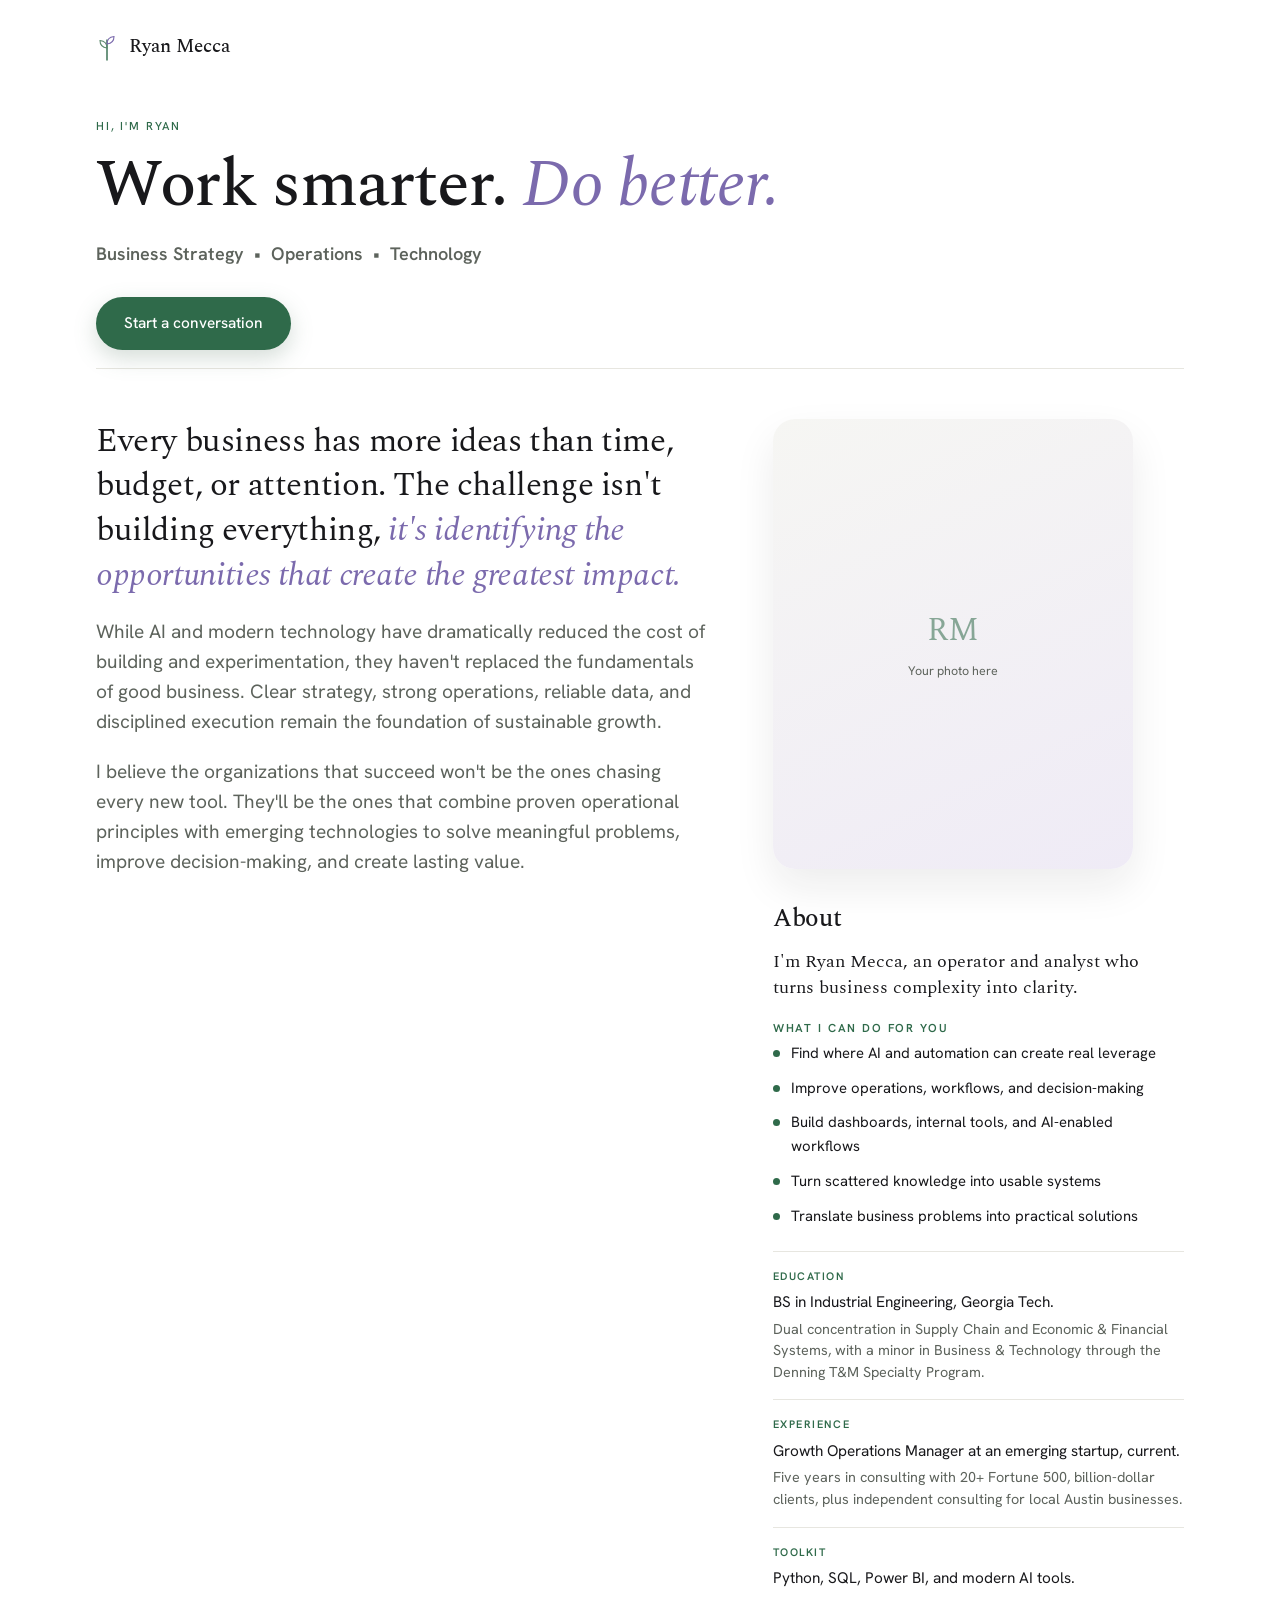
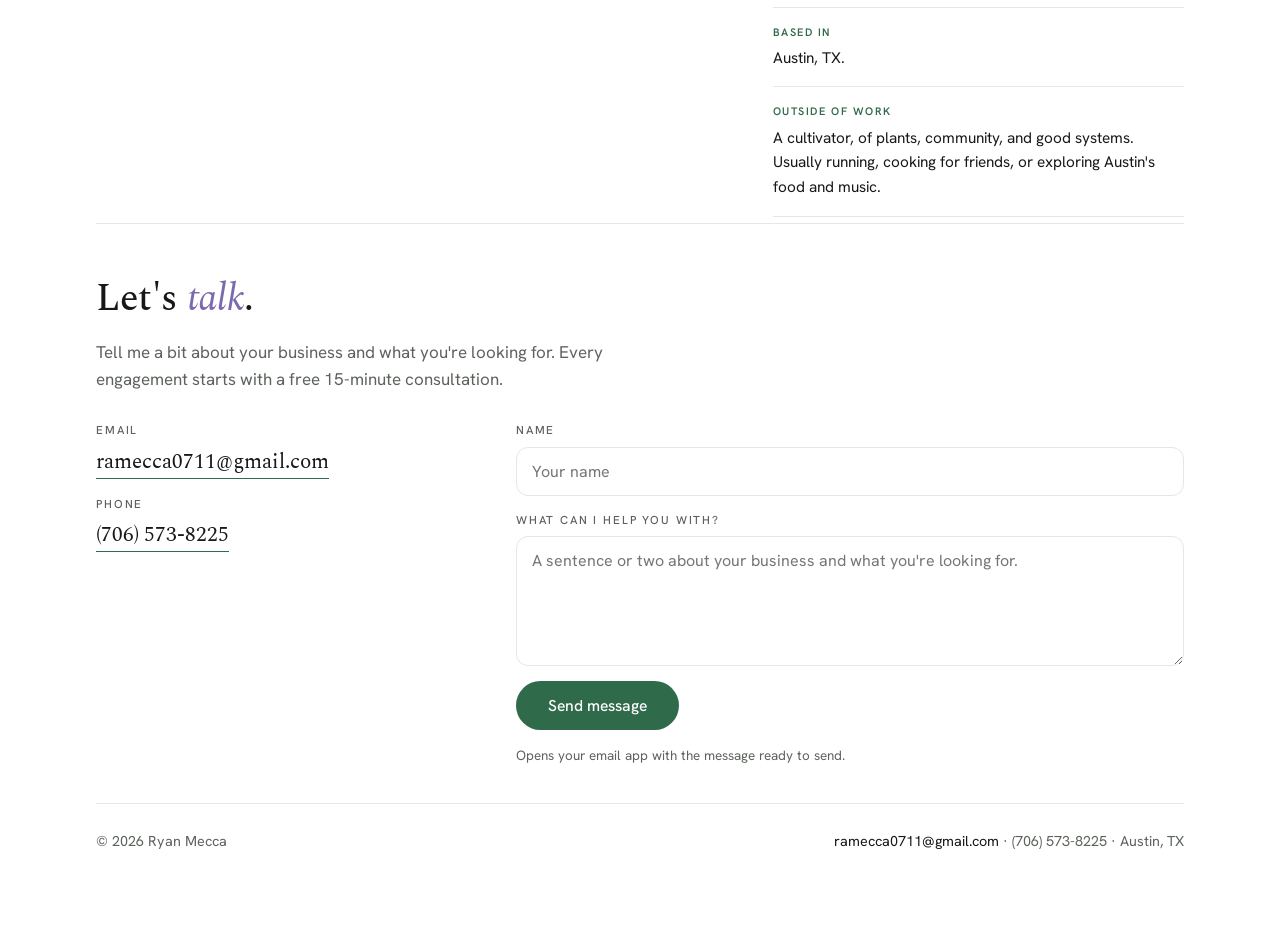
==== commit f06bfa13: "Two-column layout: wider left statement, right column photo + About; remove Portfolio Co-Authored-By" ====
--- a/index.html
+++ b/index.html
@@ -31,8 +31,8 @@
     </div>
   </header>
 
-  <section class="lead-statement">
-    <div class="ls-text">
+  <section class="split">
+    <div class="split-left">
       <p class="ls-lead">Every business has more ideas than time, budget, or attention. The challenge isn't
       building everything, <em>it's identifying the opportunities that create the greatest impact.</em></p>
       <p>While AI and modern technology have dramatically reduced the cost of building and experimentation, they
@@ -42,67 +42,51 @@
       that combine proven operational principles with emerging technologies to solve meaningful problems, improve
       decision-making, and create lasting value.</p>
     </div>
-    <div class="photo-ph ls-photo">
-      <span class="mono">RM</span>
-      <span class="hint">Your photo here</span>
-    </div>
-  </section>
 
-  <section class="osec" id="about">
-    <div class="ohead"><span class="onum">01</span><span class="otitle">About</span></div>
-    <p class="about-lead">I'm Ryan Mecca, an operator and analyst who turns business complexity into clarity.</p>
-
-    <p class="egroup" style="margin-top:24px">What I can do for you</p>
-    <ul class="svc-points" style="margin-top:4px">
-      <li>Find where AI and automation can create real leverage</li>
-      <li>Improve operations, workflows, and decision-making</li>
-      <li>Build dashboards, internal tools, and AI-enabled workflows</li>
-      <li>Turn scattered knowledge into searchable, usable systems</li>
-      <li>Translate business problems into practical technical solutions</li>
-    </ul>
-
-    <div class="cv">
-      <div class="cv-row">
-        <div class="cv-k">Education</div>
-        <div class="cv-v">BS in Industrial Engineering, Georgia Tech.
-          <span class="sub">Dual concentration in Supply Chain and Economic &amp; Financial Systems, with a minor in Business &amp; Technology through the Denning T&amp;M Specialty Program.</span>
+    <aside class="split-right">
+      <div class="photo-ph split-photo">
+        <span class="mono">RM</span>
+        <span class="hint">Your photo here</span>
+      </div>
+      <div class="about-block">
+        <div class="ab-head">About</div>
+        <p class="ab-lead">I'm Ryan Mecca, an operator and analyst who turns business complexity into clarity.</p>
+        <p class="egroup">What I can do for you</p>
+        <ul class="svc-points">
+          <li>Find where AI and automation can create real leverage</li>
+          <li>Improve operations, workflows, and decision-making</li>
+          <li>Build dashboards, internal tools, and AI-enabled workflows</li>
+          <li>Turn scattered knowledge into usable systems</li>
+          <li>Translate business problems into practical solutions</li>
+        </ul>
+        <div class="cv">
+          <div class="cv-row">
+            <div class="cv-k">Education</div>
+            <div class="cv-v">BS in Industrial Engineering, Georgia Tech.
+              <span class="sub">Dual concentration in Supply Chain and Economic &amp; Financial Systems, with a minor in Business &amp; Technology through the Denning T&amp;M Specialty Program.</span>
+            </div>
+          </div>
+          <div class="cv-row">
+            <div class="cv-k">Experience</div>
+            <div class="cv-v">Growth Operations Manager at an emerging startup, current.
+              <span class="sub">Five years in consulting with 20+ Fortune 500, billion-dollar clients, plus independent consulting for local Austin businesses.</span>
+            </div>
+          </div>
+          <div class="cv-row">
+            <div class="cv-k">Toolkit</div>
+            <div class="cv-v">Python, SQL, Power BI, and modern AI tools.</div>
+          </div>
+          <div class="cv-row">
+            <div class="cv-k">Based in</div>
+            <div class="cv-v">Austin, TX.</div>
+          </div>
+          <div class="cv-row">
+            <div class="cv-k">Outside of work</div>
+            <div class="cv-v">A cultivator, of plants, community, and good systems. Usually running, cooking for friends, or exploring Austin's food and music.</div>
+          </div>
         </div>
       </div>
-      <div class="cv-row">
-        <div class="cv-k">Experience</div>
-        <div class="cv-v">Growth Operations Manager at an emerging startup, current.
-          <span class="sub">Five years in consulting, partnering with 20+ Fortune 500, billion-dollar clients. Plus independent consulting with local Austin businesses.</span>
-        </div>
-      </div>
-      <div class="cv-row">
-        <div class="cv-k">Toolkit</div>
-        <div class="cv-v">Python, SQL, Power BI, and modern AI tools.</div>
-      </div>
-      <div class="cv-row">
-        <div class="cv-k">Based in</div>
-        <div class="cv-v">Austin, TX.</div>
-      </div>
-      <div class="cv-row">
-        <div class="cv-k">Outside of work</div>
-        <div class="cv-v">A cultivator, of plants, community, and good systems. Usually running, cooking for friends, or exploring Austin's food and music.</div>
-      </div>
-    </div>
-  </section>
-
-  <section class="osec" id="portfolio">
-    <div class="ohead"><span class="onum">02</span><span class="otitle">Portfolio</span></div>
-    <p class="egroup">Consulting &amp; transformation</p>
-    <div class="elist">
-      <div class="eitem"><div class="enum">01</div><div><h3>Atlas</h3><p class="edesc">A four-week migration from a failing low-code tool to a Python and Streamlit platform that automates data prep, cutting it from weeks to days.</p></div><div class="emeta"><div class="ecat">Agentic AI · Internal</div><div class="estats">Weeks to days<br>~$20K / resource</div></div></div>
-      <div class="eitem"><div class="enum">02</div><div><h3>Agentic AI Change Management</h3><p class="edesc">Leading change management for an enterprise agentic-AI rollout across customer experience and logistics, from stakeholder strategy to adoption.</p></div><div class="emeta"><div class="ecat">Change mgmt · Chemicals</div><div class="estats"><em>In progress</em></div></div></div>
-      <div class="eitem"><div class="enum">03</div><div><h3>Growth Operations</h3><p class="edesc">As Growth Operations Manager at an emerging startup, building the systems and analytics that help the business scale efficiently.</p></div><div class="emeta"><div class="ecat">Ops &amp; growth · Current</div><div class="estats"><em>Highlights soon</em></div></div></div>
-    </div>
-    <p class="egroup second">Personal builds</p>
-    <div class="elist">
-      <div class="eitem"><div class="enum">04</div><div><h3>Monroe Fit Coach</h3><p class="edesc">A fitness coaching project blending training, accountability, and smart systems.</p></div><div class="emeta"><div class="ecat">Venture · Fitness</div><div class="estats"><em>Overview soon</em></div></div></div>
-      <div class="eitem"><div class="enum">05</div><div><h3>Archetype Athlete</h3><p class="edesc">A project exploring athletic identity and how people train toward who they want to become.</p></div><div class="emeta"><div class="ecat">Venture</div><div class="estats"><em>Overview soon</em></div></div></div>
-      <div class="eitem"><div class="enum">06</div><div><h3>Home Base</h3><p class="edesc">A project around home, systems, and the small routines that make daily life run smoothly.</p></div><div class="emeta"><div class="ecat">Venture · Home</div><div class="estats"><em>Overview soon</em></div></div></div>
-    </div>
+    </aside>
   </section>
 
   <section class="contact-sec" id="contact">
--- a/styles.css
+++ b/styles.css
@@ -314,22 +314,21 @@
 .simple-hero h1 em { font-style: italic; font-weight: 400; color: var(--lav); }
 .simple-hero p { color: var(--muted); margin-top: 20px; font-size: 1.13rem; max-width: 50ch; }
 .simple-hero .actions { margin-top: 28px; display: flex; gap: 14px; flex-wrap: wrap; }
-.lead-statement { border-top: 1px solid var(--line); margin-top: 8px; padding: 48px 0 24px; display: grid; grid-template-columns: 1fr 320px; gap: 56px; align-items: start; }
-.lead-statement .ls-lead { font-family: "Spectral", serif; font-weight: 400; font-size: clamp(1.45rem, 2.4vw, 1.9rem); line-height: 1.36; letter-spacing: -0.012em; color: var(--ink); }
-.lead-statement .ls-lead em { font-style: italic; color: var(--lav); }
-.lead-statement p:not(.ls-lead) { color: var(--muted); font-size: clamp(1.04rem, 1.5vw, 1.18rem); line-height: 1.55; margin-top: 20px; }
-.lead-statement .ls-photo { width: 100%; max-width: 320px; aspect-ratio: 4 / 5; margin: 0; justify-self: end; position: sticky; top: 28px; }
-
-.osec { border-top: 1px solid var(--line); margin-top: 10px; padding-top: 46px; }
-.osec .ohead { display: flex; align-items: baseline; gap: 14px; margin-bottom: 26px; }
-.osec .onum { font-family: "Spectral", serif; font-style: italic; color: var(--sage); font-size: 1rem; }
-.osec .otitle { font-family: "Spectral", serif; font-weight: 500; font-size: clamp(1.6rem, 3.4vw, 2.2rem); letter-spacing: -0.01em; }
-.cv { margin-top: 28px; }
-.cv-row { display: grid; grid-template-columns: 160px 1fr; gap: 26px; padding: 22px 0; border-top: 1px solid var(--line); }
+.split { display: grid; grid-template-columns: 1.5fr 1fr; gap: 60px; align-items: start; border-top: 1px solid var(--line); margin-top: 8px; padding-top: 50px; }
+.split-left .ls-lead { font-family: "Spectral", serif; font-weight: 400; font-size: clamp(1.5rem, 2.6vw, 2.05rem); line-height: 1.36; letter-spacing: -0.012em; color: var(--ink); }
+.split-left .ls-lead em { font-style: italic; color: var(--lav); }
+.split-left p:not(.ls-lead) { color: var(--muted); font-size: clamp(1.06rem, 1.5vw, 1.2rem); line-height: 1.56; margin-top: 20px; }
+.split-right .split-photo { width: 100%; max-width: 360px; aspect-ratio: 4 / 5; margin: 0 0 30px; }
+.about-block .ab-head { font-family: "Spectral", serif; font-weight: 500; font-size: 1.55rem; letter-spacing: -0.01em; margin-bottom: 10px; }
+.about-block .ab-lead { font-family: "Spectral", serif; font-weight: 400; font-size: 1.14rem; line-height: 1.45; color: var(--ink); margin-bottom: 18px; }
+.about-block .svc-points { margin: 4px 0 6px; }
+.about-block .svc-points li { font-size: 0.93rem; }
+.cv { margin-top: 22px; }
+.cv-row { padding: 16px 0; border-top: 1px solid var(--line); }
 .cv-row:last-child { border-bottom: 1px solid var(--line); }
-.cv-row .cv-k { font-size: 0.72rem; letter-spacing: 0.14em; text-transform: uppercase; color: var(--sage); font-weight: 600; padding-top: 4px; }
-.cv-row .cv-v { color: var(--ink); }
-.cv-row .cv-v .sub { display: block; color: var(--muted); font-size: 0.95rem; margin-top: 5px; line-height: 1.5; }
+.cv-row .cv-k { font-size: 0.68rem; letter-spacing: 0.14em; text-transform: uppercase; color: var(--sage); font-weight: 600; margin-bottom: 5px; }
+.cv-row .cv-v { color: var(--ink); font-size: 0.96rem; }
+.cv-row .cv-v .sub { display: block; color: var(--muted); font-size: 0.9rem; margin-top: 4px; line-height: 1.5; }
 .photo-ph { width: 150px; aspect-ratio: 1; border-radius: 22px; background: linear-gradient(155deg, var(--paper), var(--lav-soft)); display: flex; flex-direction: column; align-items: center; justify-content: center; gap: 6px; box-shadow: 0 18px 40px rgba(24,24,27,0.08); margin-bottom: 30px; }
 .photo-ph .mono { font-family: "Spectral", serif; font-size: 2rem; color: var(--sage); opacity: 0.55; }
 .photo-ph .hint { color: var(--muted); font-size: 0.78rem; }
@@ -339,11 +338,10 @@
 .contact-sec h2 em { font-style: italic; font-weight: 400; color: var(--lav); }
 .contact-sec .csub { color: var(--muted); margin: 10px 0 28px; max-width: 56ch; }
 .contact-grid2 { display: grid; grid-template-columns: 0.72fr 1.28fr; gap: 44px; align-items: start; }
-@media (max-width: 760px) {
+@media (max-width: 820px) {
   .simple-hero { padding-top: 38px; }
-  .lead-statement { grid-template-columns: 1fr; gap: 28px; padding-top: 40px; }
-  .lead-statement .ls-photo { max-width: 230px; justify-self: start; order: -1; position: static; }
-  .cv-row { grid-template-columns: 1fr; gap: 6px; }
+  .split { grid-template-columns: 1fr; gap: 34px; padding-top: 40px; }
+  .split-right .split-photo { max-width: 240px; }
   .contact-grid2 { grid-template-columns: 1fr; gap: 26px; }
 }
 
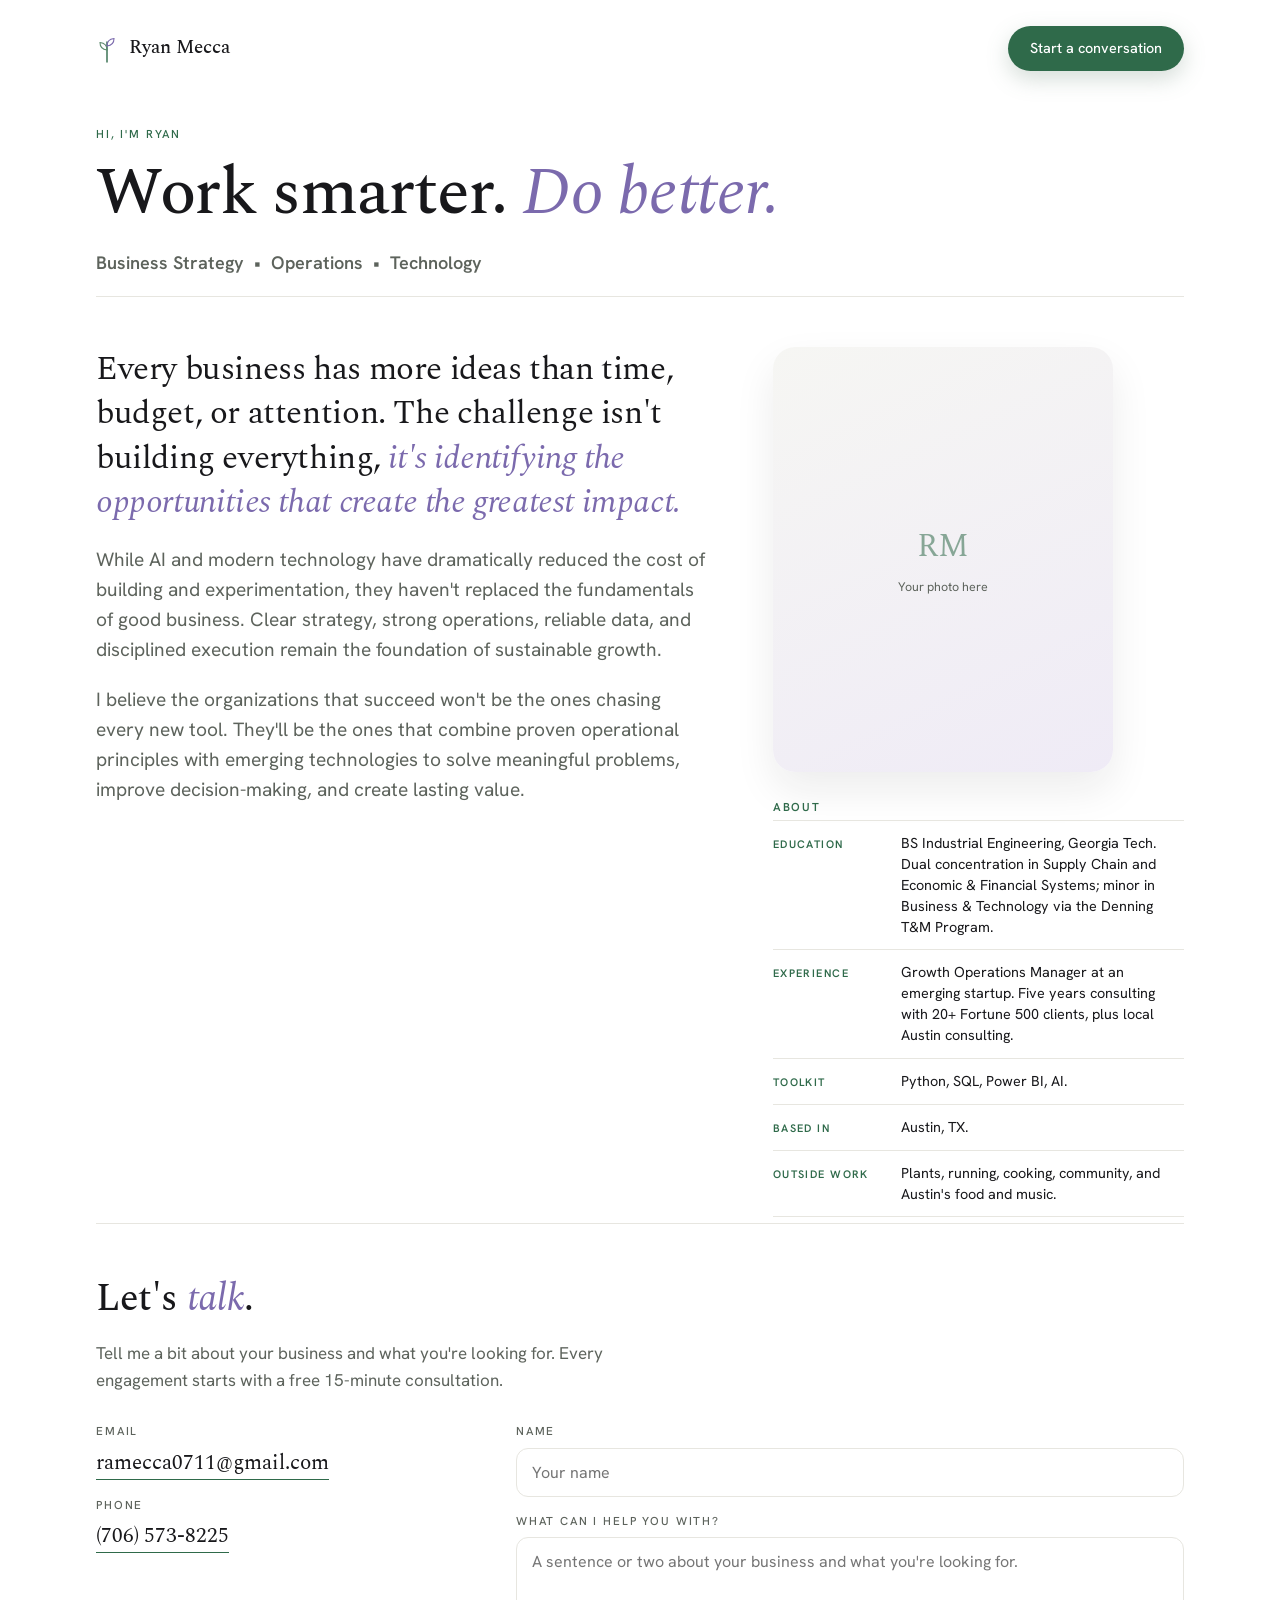
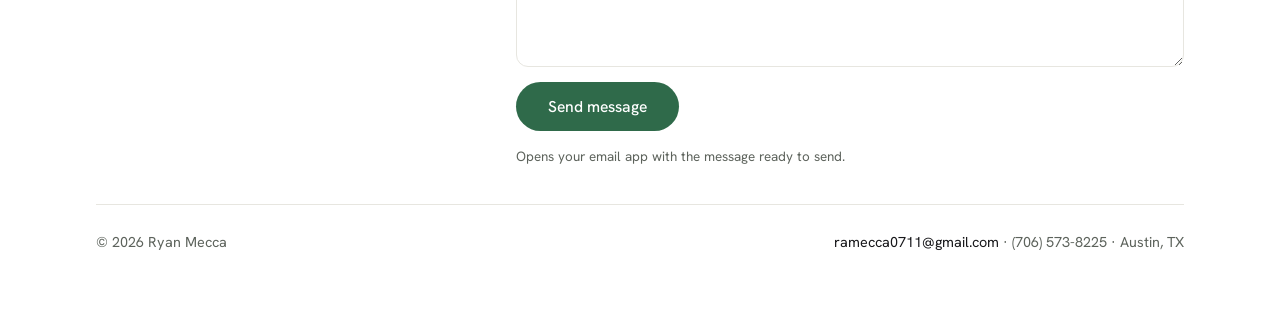
==== commit ebece18e: "Top-right CTA; trim About to a simple table to balance the two columns Co-Authored-By: Claude Opus 4" ====
--- a/index.html
+++ b/index.html
@@ -14,21 +14,21 @@
 <div class="simple">
 
   <div class="simple-top">
-    <svg viewBox="0 0 22 28" fill="none" aria-hidden="true">
-      <path d="M11 27 V7" stroke="#2f6a4a" stroke-width="1.4" stroke-linecap="round"/>
-      <path d="M11 15 C6.5 14.5 4 11.5 4 7.5 C8.5 8 11 11 11 15 Z" stroke="#5d8a6e" stroke-width="1.1" fill="none"/>
-      <path d="M11 11 C15.5 10.5 18 7.5 18 3.5 C13.5 4 11 7 11 11 Z" stroke="#7b6aad" stroke-width="1.1" fill="none"/>
-    </svg>
-    <span class="name">Ryan Mecca</span>
+    <div class="brand-mini">
+      <svg viewBox="0 0 22 28" fill="none" aria-hidden="true">
+        <path d="M11 27 V7" stroke="#2f6a4a" stroke-width="1.4" stroke-linecap="round"/>
+        <path d="M11 15 C6.5 14.5 4 11.5 4 7.5 C8.5 8 11 11 11 15 Z" stroke="#5d8a6e" stroke-width="1.1" fill="none"/>
+        <path d="M11 11 C15.5 10.5 18 7.5 18 3.5 C13.5 4 11 7 11 11 Z" stroke="#7b6aad" stroke-width="1.1" fill="none"/>
+      </svg>
+      <span class="name">Ryan Mecca</span>
+    </div>
+    <a href="#contact" class="btn btn-primary top-cta">Start a conversation</a>
   </div>
 
   <header class="simple-hero">
     <div class="hi label">Hi, I'm Ryan</div>
     <h1>Work smarter. <em>Do better.</em></h1>
     <p class="role-line">Business Strategy &nbsp;&bull;&nbsp; Operations &nbsp;&bull;&nbsp; Technology</p>
-    <div class="actions">
-      <a href="#contact" class="btn btn-primary">Start a conversation</a>
-    </div>
   </header>
 
   <section class="split">
@@ -49,40 +49,27 @@
         <span class="hint">Your photo here</span>
       </div>
       <div class="about-block">
-        <div class="ab-head">About</div>
-        <p class="ab-lead">I'm Ryan Mecca, an operator and analyst who turns business complexity into clarity.</p>
-        <p class="egroup">What I can do for you</p>
-        <ul class="svc-points">
-          <li>Find where AI and automation can create real leverage</li>
-          <li>Improve operations, workflows, and decision-making</li>
-          <li>Build dashboards, internal tools, and AI-enabled workflows</li>
-          <li>Turn scattered knowledge into usable systems</li>
-          <li>Translate business problems into practical solutions</li>
-        </ul>
-        <div class="cv">
-          <div class="cv-row">
-            <div class="cv-k">Education</div>
-            <div class="cv-v">BS in Industrial Engineering, Georgia Tech.
-              <span class="sub">Dual concentration in Supply Chain and Economic &amp; Financial Systems, with a minor in Business &amp; Technology through the Denning T&amp;M Specialty Program.</span>
-            </div>
+        <p class="egroup">About</p>
+        <div class="atable">
+          <div class="arow">
+            <div class="ak">Education</div>
+            <div class="av">BS Industrial Engineering, Georgia Tech. Dual concentration in Supply Chain and Economic &amp; Financial Systems; minor in Business &amp; Technology via the Denning T&amp;M Program.</div>
           </div>
-          <div class="cv-row">
-            <div class="cv-k">Experience</div>
-            <div class="cv-v">Growth Operations Manager at an emerging startup, current.
-              <span class="sub">Five years in consulting with 20+ Fortune 500, billion-dollar clients, plus independent consulting for local Austin businesses.</span>
-            </div>
+          <div class="arow">
+            <div class="ak">Experience</div>
+            <div class="av">Growth Operations Manager at an emerging startup. Five years consulting with 20+ Fortune 500 clients, plus local Austin consulting.</div>
           </div>
-          <div class="cv-row">
-            <div class="cv-k">Toolkit</div>
-            <div class="cv-v">Python, SQL, Power BI, and modern AI tools.</div>
+          <div class="arow">
+            <div class="ak">Toolkit</div>
+            <div class="av">Python, SQL, Power BI, AI.</div>
           </div>
-          <div class="cv-row">
-            <div class="cv-k">Based in</div>
-            <div class="cv-v">Austin, TX.</div>
+          <div class="arow">
+            <div class="ak">Based in</div>
+            <div class="av">Austin, TX.</div>
           </div>
-          <div class="cv-row">
-            <div class="cv-k">Outside of work</div>
-            <div class="cv-v">A cultivator, of plants, community, and good systems. Usually running, cooking for friends, or exploring Austin's food and music.</div>
+          <div class="arow">
+            <div class="ak">Outside work</div>
+            <div class="av">Plants, running, cooking, community, and Austin's food and music.</div>
           </div>
         </div>
       </div>
--- a/styles.css
+++ b/styles.css
@@ -305,7 +305,9 @@
 
 /* ---------- SIMPLE / ACCORDION HOME ---------- */
 .simple { width: 100%; max-width: 1200px; margin: 0 auto; padding: 0 clamp(22px, 5vw, 56px) 80px; }
-.simple-top { display: flex; align-items: center; gap: 11px; padding: 32px 0 0; }
+.simple-top { display: flex; align-items: center; justify-content: space-between; gap: 12px; flex-wrap: wrap; padding: 26px 0 0; }
+.simple-top .brand-mini { display: flex; align-items: center; gap: 11px; }
+.top-cta { padding: 11px 22px; font-size: 0.9rem; }
 .simple-top svg { width: 22px; height: 28px; }
 .simple-top .name { font-family: "Spectral", serif; font-weight: 500; font-size: 1.2rem; }
 .simple-hero { padding: 54px 0 10px; }
@@ -318,7 +320,7 @@
 .split-left .ls-lead { font-family: "Spectral", serif; font-weight: 400; font-size: clamp(1.5rem, 2.6vw, 2.05rem); line-height: 1.36; letter-spacing: -0.012em; color: var(--ink); }
 .split-left .ls-lead em { font-style: italic; color: var(--lav); }
 .split-left p:not(.ls-lead) { color: var(--muted); font-size: clamp(1.06rem, 1.5vw, 1.2rem); line-height: 1.56; margin-top: 20px; }
-.split-right .split-photo { width: 100%; max-width: 360px; aspect-ratio: 4 / 5; margin: 0 0 30px; }
+.split-right .split-photo { width: 100%; max-width: 340px; aspect-ratio: 4 / 5; margin: 0 0 26px; }
 .about-block .ab-head { font-family: "Spectral", serif; font-weight: 500; font-size: 1.55rem; letter-spacing: -0.01em; margin-bottom: 10px; }
 .about-block .ab-lead { font-family: "Spectral", serif; font-weight: 400; font-size: 1.14rem; line-height: 1.45; color: var(--ink); margin-bottom: 18px; }
 .about-block .svc-points { margin: 4px 0 6px; }
@@ -329,6 +331,11 @@
 .cv-row .cv-k { font-size: 0.68rem; letter-spacing: 0.14em; text-transform: uppercase; color: var(--sage); font-weight: 600; margin-bottom: 5px; }
 .cv-row .cv-v { color: var(--ink); font-size: 0.96rem; }
 .cv-row .cv-v .sub { display: block; color: var(--muted); font-size: 0.9rem; margin-top: 4px; line-height: 1.5; }
+.atable { margin-top: 4px; }
+.atable .arow { display: grid; grid-template-columns: 112px 1fr; gap: 16px; padding: 12px 0; border-top: 1px solid var(--line); }
+.atable .arow:last-child { border-bottom: 1px solid var(--line); }
+.atable .ak { font-size: 0.68rem; letter-spacing: 0.13em; text-transform: uppercase; color: var(--sage); font-weight: 600; padding-top: 3px; }
+.atable .av { color: var(--ink); font-size: 0.9rem; line-height: 1.45; }
 .photo-ph { width: 150px; aspect-ratio: 1; border-radius: 22px; background: linear-gradient(155deg, var(--paper), var(--lav-soft)); display: flex; flex-direction: column; align-items: center; justify-content: center; gap: 6px; box-shadow: 0 18px 40px rgba(24,24,27,0.08); margin-bottom: 30px; }
 .photo-ph .mono { font-family: "Spectral", serif; font-size: 2rem; color: var(--sage); opacity: 0.55; }
 .photo-ph .hint { color: var(--muted); font-size: 0.78rem; }
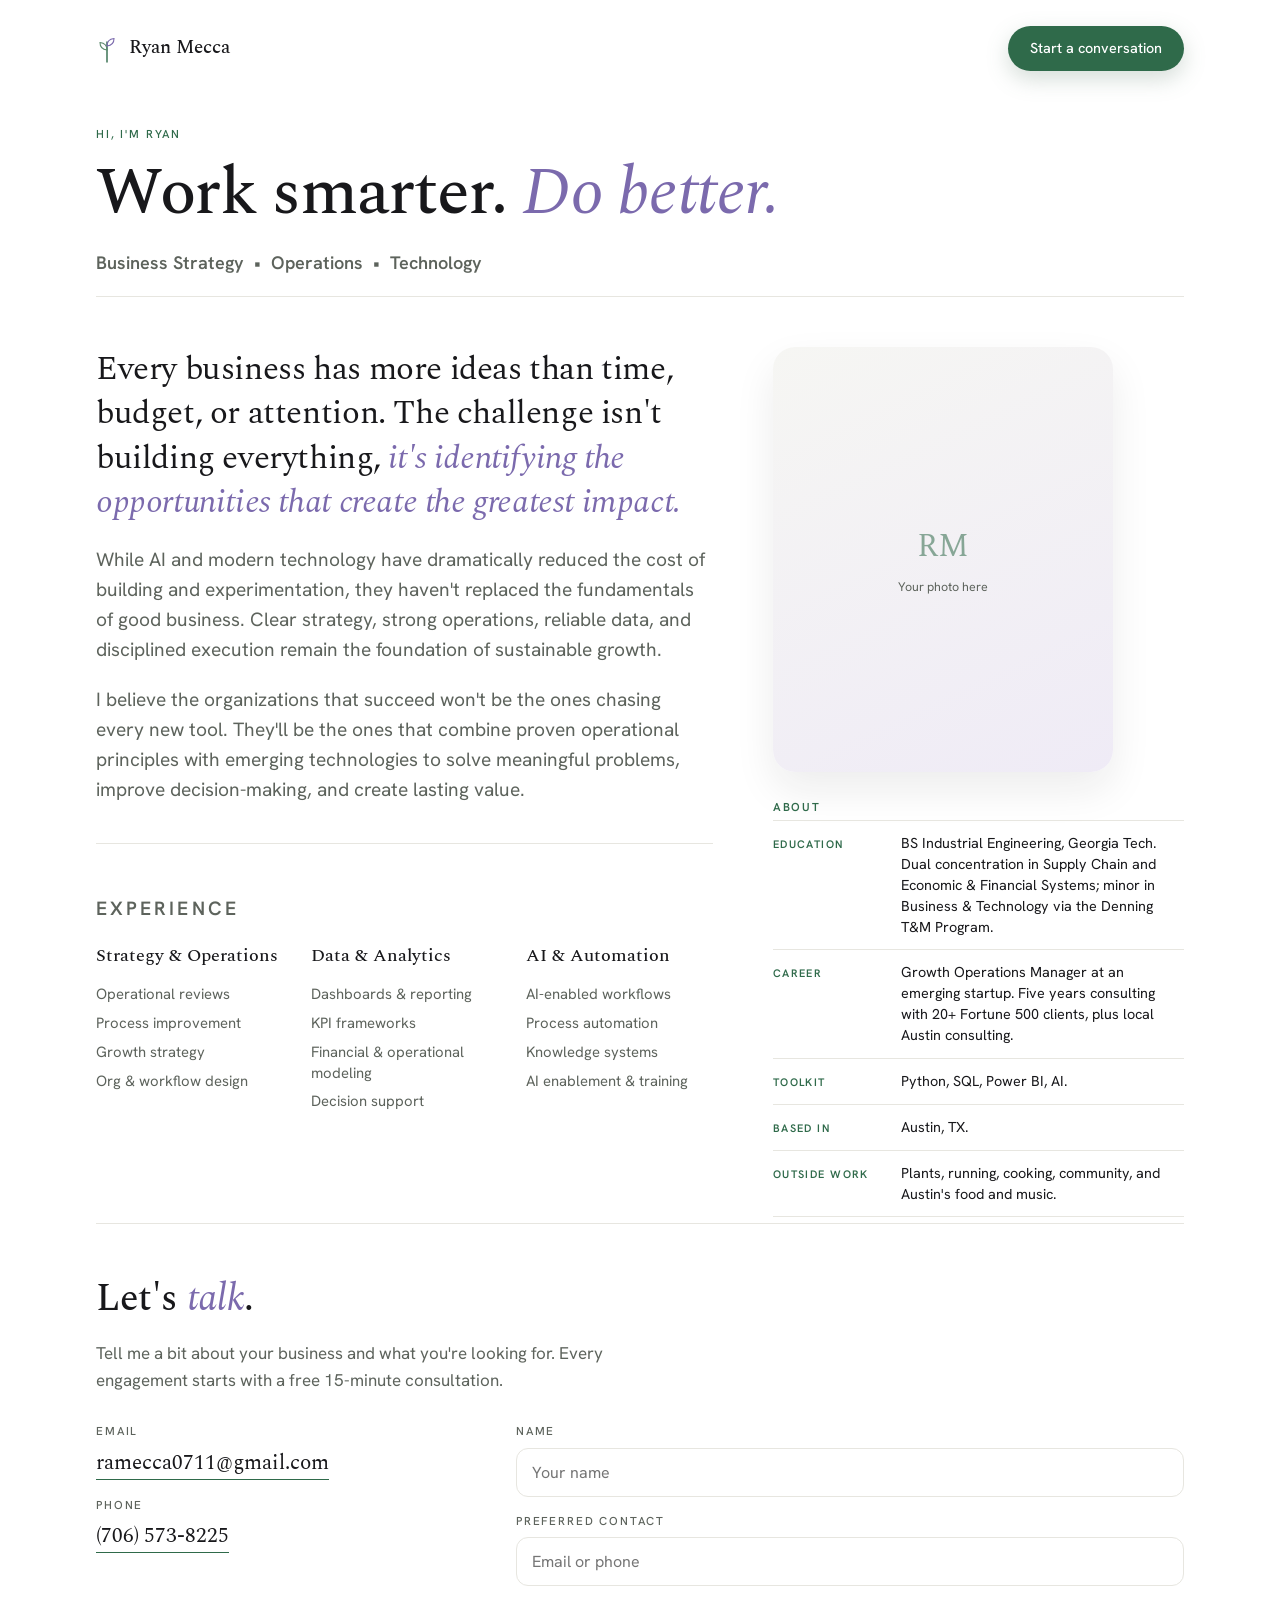
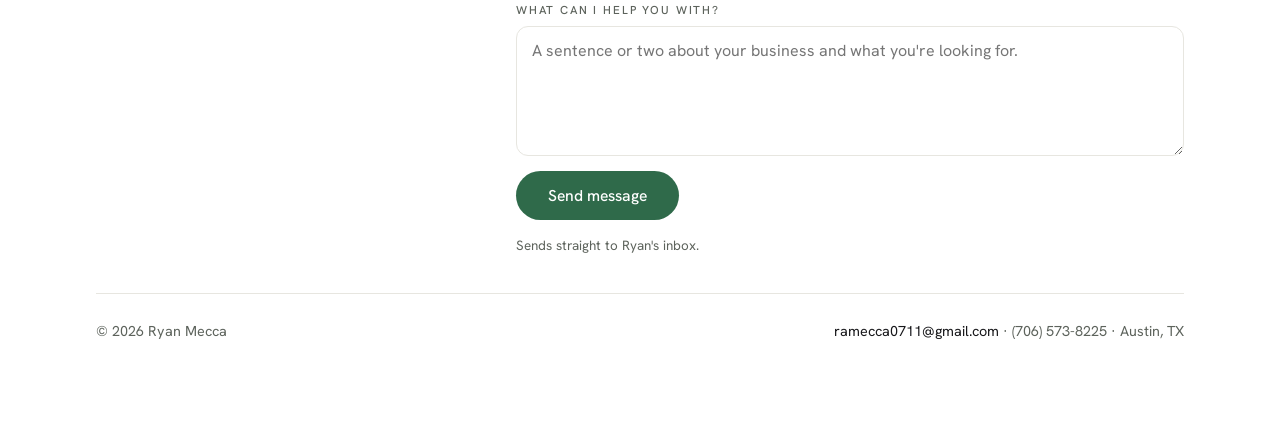
==== commit af38c2c8: "Real form submission (Formsubmit) with preferred-contact field; add Experience offerings section Co-" ====
--- a/index.html
+++ b/index.html
@@ -41,6 +41,39 @@
       <p>I believe the organizations that succeed won't be the ones chasing every new tool. They'll be the ones
       that combine proven operational principles with emerging technologies to solve meaningful problems, improve
       decision-making, and create lasting value.</p>
+
+      <div class="exp">
+        <p class="egroup">Experience</p>
+        <div class="exp-cols">
+          <div class="exp-col">
+            <h4>Strategy &amp; Operations</h4>
+            <ul>
+              <li>Operational reviews</li>
+              <li>Process improvement</li>
+              <li>Growth strategy</li>
+              <li>Org &amp; workflow design</li>
+            </ul>
+          </div>
+          <div class="exp-col">
+            <h4>Data &amp; Analytics</h4>
+            <ul>
+              <li>Dashboards &amp; reporting</li>
+              <li>KPI frameworks</li>
+              <li>Financial &amp; operational modeling</li>
+              <li>Decision support</li>
+            </ul>
+          </div>
+          <div class="exp-col">
+            <h4>AI &amp; Automation</h4>
+            <ul>
+              <li>AI-enabled workflows</li>
+              <li>Process automation</li>
+              <li>Knowledge systems</li>
+              <li>AI enablement &amp; training</li>
+            </ul>
+          </div>
+        </div>
+      </div>
     </div>
 
     <aside class="split-right">
@@ -56,7 +89,7 @@
             <div class="av">BS Industrial Engineering, Georgia Tech. Dual concentration in Supply Chain and Economic &amp; Financial Systems; minor in Business &amp; Technology via the Denning T&amp;M Program.</div>
           </div>
           <div class="arow">
-            <div class="ak">Experience</div>
+            <div class="ak">Career</div>
             <div class="av">Growth Operations Manager at an emerging startup. Five years consulting with 20+ Fortune 500 clients, plus local Austin consulting.</div>
           </div>
           <div class="arow">
@@ -87,11 +120,16 @@
         <span class="label" style="color:var(--muted);display:block;margin:16px 0 6px">Phone</span>
         <a href="tel:+17065738225">(706) 573-8225</a>
       </div>
-      <form id="contactForm">
-        <div class="field"><label class="label" for="name">Name</label><input type="text" id="name" name="name" required placeholder="Your name" /></div>
-        <div class="field"><label class="label" for="message">What can I help you with?</label><textarea id="message" name="message" required placeholder="A sentence or two about your business and what you're looking for."></textarea></div>
+      <form id="contactForm" action="https://formsubmit.co/ramecca0711@gmail.com" method="POST">
+        <input type="hidden" name="_subject" value="New inquiry from ryanmecca.com" />
+        <input type="hidden" name="_captcha" value="false" />
+        <input type="hidden" name="_template" value="table" />
+        <input type="text" name="_honey" tabindex="-1" autocomplete="off" style="display:none" />
+        <div class="field"><label class="label" for="name">Name</label><input type="text" id="name" name="Name" required placeholder="Your name" /></div>
+        <div class="field"><label class="label" for="contact">Preferred contact</label><input type="text" id="contact" name="Preferred contact" required placeholder="Email or phone" /></div>
+        <div class="field"><label class="label" for="message">What can I help you with?</label><textarea id="message" name="What can I help you with" required placeholder="A sentence or two about your business and what you're looking for."></textarea></div>
         <button type="submit">Send message</button>
-        <p class="form-note">Opens your email app with the message ready to send.</p>
+        <p class="form-note">Sends straight to Ryan's inbox.</p>
       </form>
     </div>
   </section>
@@ -104,14 +142,6 @@
 </div>
 
 <script>
-  var form = document.getElementById('contactForm');
-  if (form) form.addEventListener('submit', function (ev) {
-    ev.preventDefault();
-    var f = ev.target;
-    var subject = encodeURIComponent('Website inquiry from ' + f.name.value.trim());
-    var body = encodeURIComponent('Name: ' + f.name.value.trim() + '\n\n' + f.message.value.trim());
-    window.location.href = 'mailto:ramecca0711@gmail.com?subject=' + subject + '&body=' + body;
-  });
   document.querySelectorAll('a[href^="#"]').forEach(function (a) {
     a.addEventListener('click', function (e) {
       var el = document.querySelector(this.getAttribute('href'));
--- a/styles.css
+++ b/styles.css
@@ -336,6 +336,12 @@
 .atable .arow:last-child { border-bottom: 1px solid var(--line); }
 .atable .ak { font-size: 0.68rem; letter-spacing: 0.13em; text-transform: uppercase; color: var(--sage); font-weight: 600; padding-top: 3px; }
 .atable .av { color: var(--ink); font-size: 0.9rem; line-height: 1.45; }
+.exp { margin-top: 38px; border-top: 1px solid var(--line); padding-top: 30px; }
+.exp .egroup { margin-bottom: 18px; }
+.exp-cols { display: grid; grid-template-columns: repeat(auto-fit, minmax(160px, 1fr)); gap: 28px; }
+.exp-col h4 { font-family: "Spectral", serif; font-weight: 500; font-size: 1.12rem; margin-bottom: 10px; }
+.exp-col ul { list-style: none; }
+.exp-col li { color: var(--muted); font-size: 0.93rem; padding: 4px 0; line-height: 1.4; }
 .photo-ph { width: 150px; aspect-ratio: 1; border-radius: 22px; background: linear-gradient(155deg, var(--paper), var(--lav-soft)); display: flex; flex-direction: column; align-items: center; justify-content: center; gap: 6px; box-shadow: 0 18px 40px rgba(24,24,27,0.08); margin-bottom: 30px; }
 .photo-ph .mono { font-family: "Spectral", serif; font-size: 2rem; color: var(--sage); opacity: 0.55; }
 .photo-ph .hint { color: var(--muted); font-size: 0.78rem; }
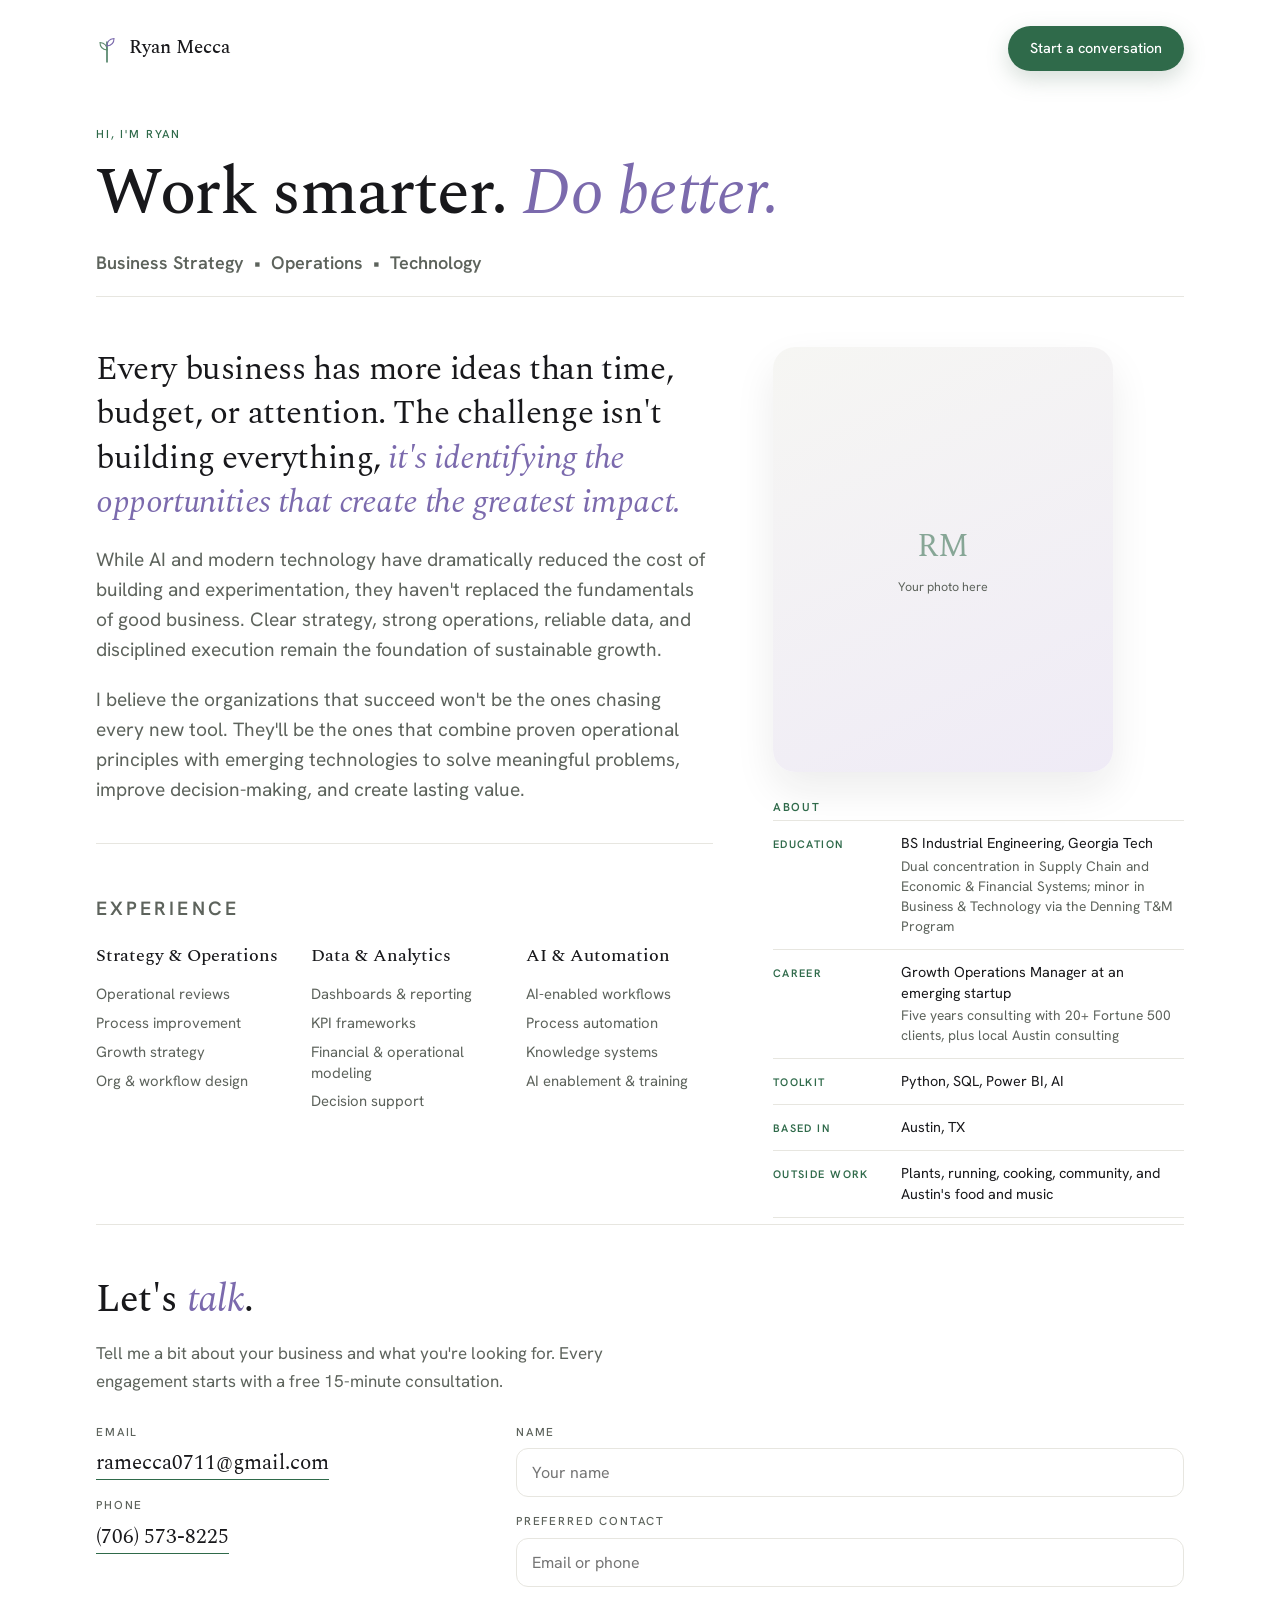
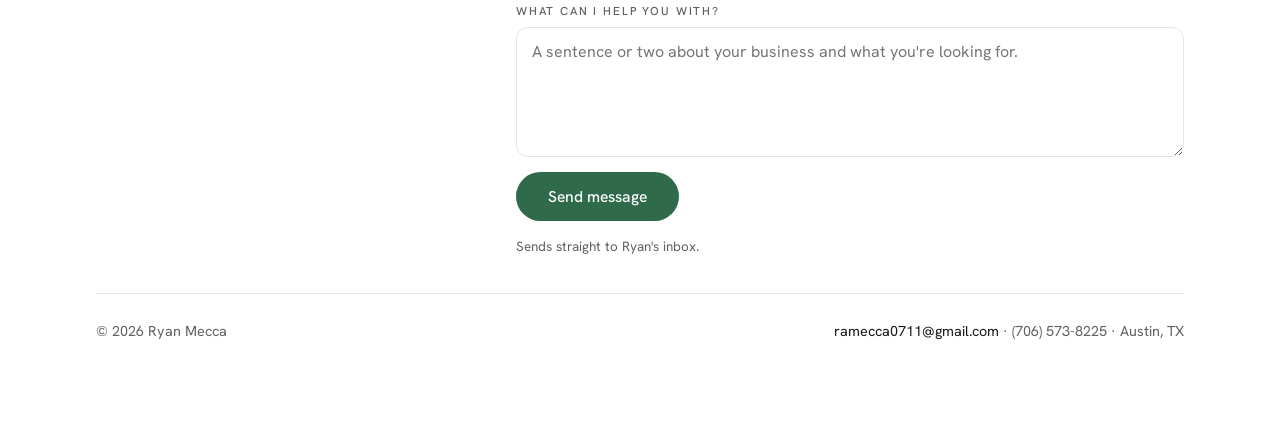
==== commit 43b22f1c: "Remove periods from About table; split detail onto muted sub-lines Co-Authored-By: Claude Opus 4.8 <" ====
--- a/index.html
+++ b/index.html
@@ -86,23 +86,23 @@
         <div class="atable">
           <div class="arow">
             <div class="ak">Education</div>
-            <div class="av">BS Industrial Engineering, Georgia Tech. Dual concentration in Supply Chain and Economic &amp; Financial Systems; minor in Business &amp; Technology via the Denning T&amp;M Program.</div>
+            <div class="av">BS Industrial Engineering, Georgia Tech<span class="sub">Dual concentration in Supply Chain and Economic &amp; Financial Systems; minor in Business &amp; Technology via the Denning T&amp;M Program</span></div>
           </div>
           <div class="arow">
             <div class="ak">Career</div>
-            <div class="av">Growth Operations Manager at an emerging startup. Five years consulting with 20+ Fortune 500 clients, plus local Austin consulting.</div>
+            <div class="av">Growth Operations Manager at an emerging startup<span class="sub">Five years consulting with 20+ Fortune 500 clients, plus local Austin consulting</span></div>
           </div>
           <div class="arow">
             <div class="ak">Toolkit</div>
-            <div class="av">Python, SQL, Power BI, AI.</div>
+            <div class="av">Python, SQL, Power BI, AI</div>
           </div>
           <div class="arow">
             <div class="ak">Based in</div>
-            <div class="av">Austin, TX.</div>
+            <div class="av">Austin, TX</div>
           </div>
           <div class="arow">
             <div class="ak">Outside work</div>
-            <div class="av">Plants, running, cooking, community, and Austin's food and music.</div>
+            <div class="av">Plants, running, cooking, community, and Austin's food and music</div>
           </div>
         </div>
       </div>
--- a/styles.css
+++ b/styles.css
@@ -336,6 +336,7 @@
 .atable .arow:last-child { border-bottom: 1px solid var(--line); }
 .atable .ak { font-size: 0.68rem; letter-spacing: 0.13em; text-transform: uppercase; color: var(--sage); font-weight: 600; padding-top: 3px; }
 .atable .av { color: var(--ink); font-size: 0.9rem; line-height: 1.45; }
+.atable .av .sub { display: block; color: var(--muted); font-size: 0.86rem; margin-top: 3px; line-height: 1.45; }
 .exp { margin-top: 38px; border-top: 1px solid var(--line); padding-top: 30px; }
 .exp .egroup { margin-bottom: 18px; }
 .exp-cols { display: grid; grid-template-columns: repeat(auto-fit, minmax(160px, 1fr)); gap: 28px; }
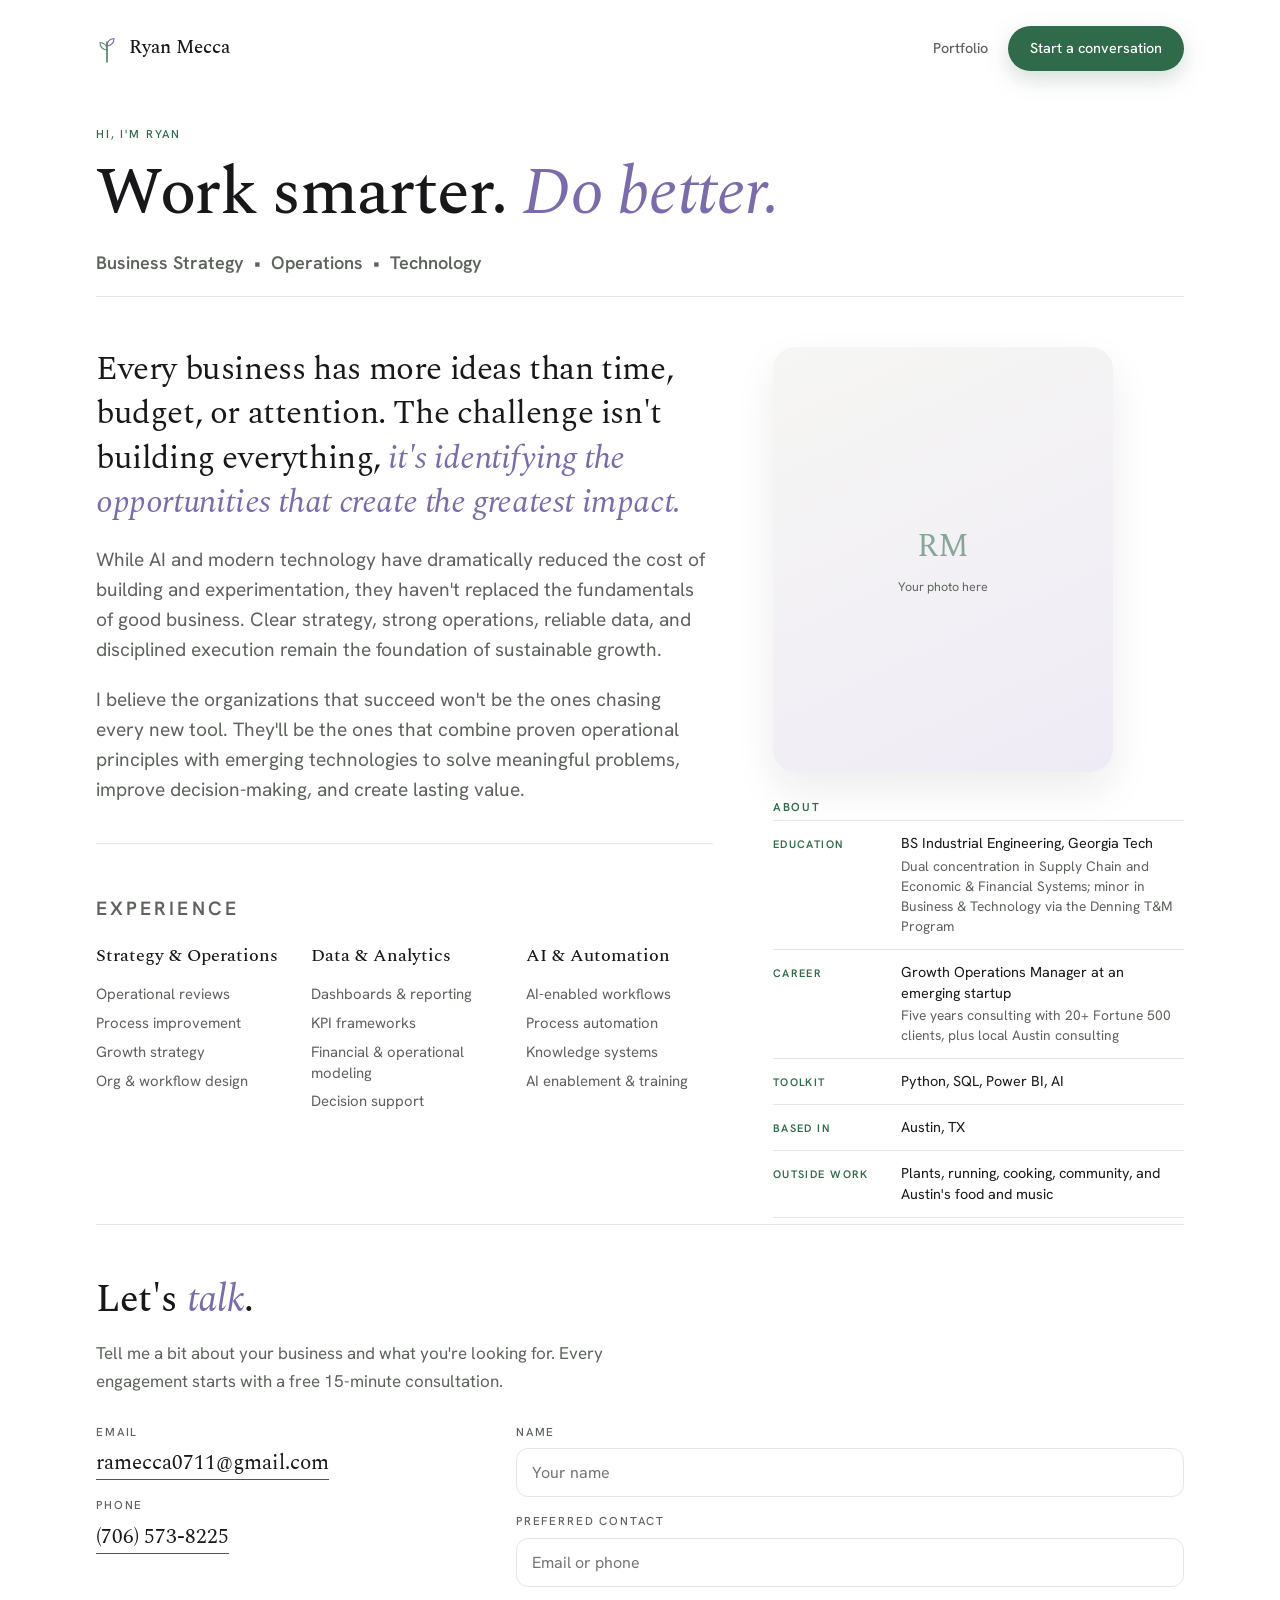
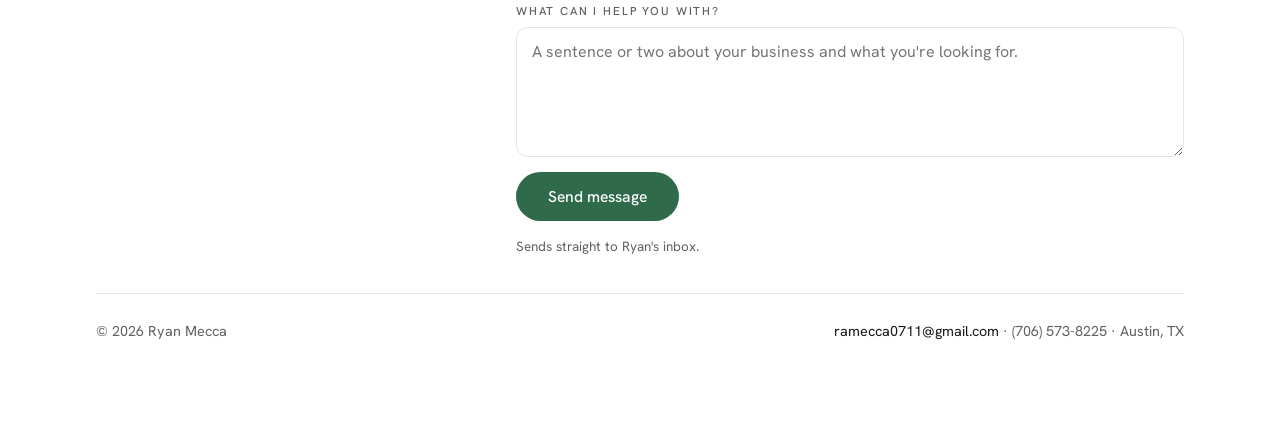
==== commit b0d9e8c9: "Add Portfolio gallery page with framed site previews - New portfolio.html: art-gallery wall of frame" ====
--- a/index.html
+++ b/index.html
@@ -8,7 +8,7 @@
 <link rel="preconnect" href="https://fonts.googleapis.com" />
 <link rel="preconnect" href="https://fonts.gstatic.com" crossorigin />
 <link href="https://fonts.googleapis.com/css2?family=Spectral:ital,wght@0,300;0,400;0,500;0,600;1,400;1,500&family=Hanken+Grotesk:wght@300..600&display=swap" rel="stylesheet" />
-<link rel="stylesheet" href="styles.css" />
+<link rel="stylesheet" href="styles.css?v=2" />
 </head>
 <body>
 <div class="simple">
@@ -22,7 +22,10 @@
       </svg>
       <span class="name">Ryan Mecca</span>
     </div>
-    <a href="#contact" class="btn btn-primary top-cta">Start a conversation</a>
+    <nav class="mini-nav">
+      <a href="portfolio.html">Portfolio</a>
+      <a href="#contact" class="btn btn-primary top-cta">Start a conversation</a>
+    </nav>
   </div>
 
   <header class="simple-hero">
--- a/styles.css
+++ b/styles.css
@@ -391,3 +391,83 @@
 
 .simple-foot { border-top: 1px solid var(--line); margin-top: 36px; padding-top: 26px; display: flex; justify-content: space-between; gap: 14px; flex-wrap: wrap; color: var(--muted); font-size: 0.9rem; }
 .simple-foot a { color: var(--ink); }
+
+/* ---------- PORTFOLIO (folio) ---------- */
+.folio-sec { border-top: 1px solid var(--line); margin-top: 6px; padding-top: 44px; }
+.folio-head { max-width: 62ch; margin-bottom: 26px; }
+.folio-head h2 { font-family: "Spectral", serif; font-weight: 500; font-size: clamp(1.7rem, 3.6vw, 2.4rem); letter-spacing: -0.01em; }
+.folio-head h2 em { font-style: italic; font-weight: 400; color: var(--lav); }
+.folio-sub { color: var(--muted); margin-top: 10px; font-size: 1.04rem; max-width: 56ch; }
+.folio-group { margin: 30px 0 2px; }
+.folio-group.second { margin-top: 50px; }
+.folist { margin-top: 2px; }
+.folio { display: grid; grid-template-columns: minmax(0,1fr) 190px; gap: 30px; padding: 26px 0; border-top: 1px solid var(--line); align-items: start; transition: padding-left .3s ease; }
+.folist .folio:last-child { border-bottom: 1px solid var(--line); }
+.folio:hover { padding-left: 10px; }
+.folio h3 { font-family: "Spectral", serif; font-weight: 500; font-size: clamp(1.3rem, 2.4vw, 1.7rem); line-height: 1.06; letter-spacing: -0.015em; transition: color .25s ease; }
+.folio:hover h3 { color: var(--lav); }
+.fo-desc { color: var(--muted); margin-top: 8px; max-width: 54ch; font-size: 0.96rem; }
+.fo-links { margin-top: 14px; display: flex; flex-wrap: wrap; gap: 10px 16px; align-items: center; }
+.fo-links a { font-size: 0.86rem; font-weight: 500; color: var(--sage-700); border-bottom: 1px solid var(--sage-soft); padding-bottom: 1px; transition: border-color .2s ease, color .2s ease; }
+.fo-links a:hover { color: var(--sage); border-color: var(--sage); }
+.fo-soon { font-size: 0.74rem; color: var(--muted); border: 1px dashed var(--line); padding: 3px 11px; border-radius: 100px; }
+.fo-lock { font-size: 0.74rem; color: var(--lav-700); background: var(--lav-soft); padding: 3px 11px; border-radius: 100px; }
+.fo-meta { padding-top: 4px; display: flex; flex-direction: column; gap: 6px; align-items: flex-end; text-align: right; }
+.fo-cat { font-size: 0.68rem; letter-spacing: 0.12em; text-transform: uppercase; color: var(--sage); font-weight: 600; }
+.fo-stack { font-size: 0.82rem; color: var(--muted); }
+@media (max-width: 820px) {
+  .folio { grid-template-columns: 1fr; gap: 10px; padding: 24px 0; }
+  .fo-meta { text-align: left; align-items: flex-start; padding-top: 2px; }
+}
+
+/* ---------- PORTFOLIO PAGE ---------- */
+.mini-nav { display: flex; align-items: center; gap: 20px; }
+.mini-nav a { font-size: 0.9rem; color: var(--muted); font-weight: 500; }
+.mini-nav a:hover { color: var(--ink); }
+.mini-nav a.on { color: var(--ink); border-bottom: 2px solid var(--lav); padding-bottom: 2px; }
+.mini-nav .top-cta { color: #fff; border: none; }
+.folio-hero { padding: 48px 0 10px; }
+.folio-hero h1 { font-family: "Spectral", serif; font-weight: 500; font-size: clamp(2.2rem, 5vw, 3.6rem); line-height: 1.05; letter-spacing: -0.02em; }
+.folio-hero h1 em { font-style: italic; font-weight: 400; color: var(--lav); }
+.folio-hero p { color: var(--muted); margin-top: 16px; font-size: 1.1rem; max-width: 54ch; }
+
+.facc { border-top: 1px solid var(--line); margin-top: 4px; }
+.fitem { border-bottom: 1px solid var(--line); }
+.fitem > summary { list-style: none; cursor: pointer; padding: 22px 0; display: flex; align-items: center; justify-content: space-between; gap: 18px; }
+.fitem > summary::-webkit-details-marker { display: none; }
+.fsum-left { display: flex; flex-direction: column; gap: 5px; }
+.fname { font-family: "Spectral", serif; font-weight: 500; font-size: clamp(1.3rem, 2.6vw, 1.7rem); letter-spacing: -0.01em; color: var(--ink); transition: color .2s ease; }
+.fitem > summary:hover .fname { color: var(--sage-700); }
+.fitem[open] .fname { color: var(--lav); }
+.fcat { font-size: 0.7rem; letter-spacing: 0.1em; text-transform: uppercase; color: var(--sage); font-weight: 600; }
+.fitem .plus { position: relative; width: 20px; height: 20px; flex: none; }
+.fitem .plus::before, .fitem .plus::after { content: ""; position: absolute; background: var(--sage); border-radius: 2px; }
+.fitem .plus::before { width: 16px; height: 2px; top: 9px; left: 2px; }
+.fitem .plus::after { width: 2px; height: 16px; left: 9px; top: 2px; transition: transform .25s ease; }
+.fitem[open] .plus::after { transform: scaleY(0); }
+.fbody { display: grid; grid-template-columns: 320px 1fr; gap: 30px; padding: 2px 0 32px; align-items: start; }
+.fprev { aspect-ratio: 4 / 3; padding: 11px; background: #fbfbf8; border: 3px solid var(--dark); border-radius: 2px; box-shadow: 0 16px 34px rgba(24,24,27,0.16); }
+.fprev.horiz { aspect-ratio: 3 / 2; }
+.fprev.vert { aspect-ratio: 4 / 5; }
+.fprev .art { width: 100%; height: 100%; overflow: hidden; border-radius: 1px; display: flex; flex-direction: column; align-items: center; justify-content: center; gap: 7px; background: linear-gradient(155deg, var(--paper), var(--lav-soft)); box-shadow: inset 0 0 0 1px rgba(31,61,44,0.16); }
+.fprev.v2 .art { background: linear-gradient(155deg, var(--paper), var(--sage-soft)); }
+.fprev .art img { width: 100%; height: 100%; object-fit: cover; }
+.fprev .pmono { font-family: "Spectral", serif; font-size: 2.1rem; color: var(--sage); opacity: 0.55; letter-spacing: 0.04em; }
+.fprev .phint { font-size: 0.72rem; color: var(--muted); letter-spacing: 0.05em; text-transform: uppercase; }
+.fcontent .fo-desc { margin-top: 0; font-size: 1rem; max-width: 52ch; }
+.fcontent .fo-links { margin-top: 16px; }
+@media (max-width: 720px) {
+  .fbody { grid-template-columns: 1fr; gap: 16px; }
+  .fprev { max-width: 440px; }
+}
+
+/* ---------- GALLERY WALL ---------- */
+.wall { position: relative; background: #f1efe7; border: 1px solid var(--line); border-radius: 18px; padding: 48px clamp(22px, 4vw, 52px) 54px; margin-top: 12px; box-shadow: inset 0 3px 34px rgba(24,24,27,0.06); }
+.gallery { display: grid; grid-template-columns: repeat(auto-fit, minmax(230px, 1fr)); gap: 48px 36px; }
+.piece { display: flex; flex-direction: column; align-items: flex-start; width: 100%; max-width: 310px; }
+.piece .fprev { width: 100%; transition: transform .32s cubic-bezier(.2,.7,.2,1), box-shadow .32s ease; }
+.piece:hover .fprev { transform: translateY(-6px); box-shadow: 0 26px 48px rgba(24,24,27,0.22); }
+.placard { align-self: flex-start; margin-top: 16px; background: #fff; border: 1px solid var(--line); border-radius: 7px; padding: 11px 14px; text-align: left; max-width: 82%; box-shadow: 0 7px 18px rgba(24,24,27,0.07); }
+.placard .pl-name { font-family: "Spectral", serif; font-weight: 500; font-size: 1.08rem; letter-spacing: -0.005em; display: block; color: var(--ink); line-height: 1.15; }
+.placard .pl-desc { font-size: 0.82rem; color: var(--muted); display: block; margin-top: 4px; line-height: 1.4; }
+@media (max-width: 560px) { .gallery { grid-template-columns: 1fr; } }
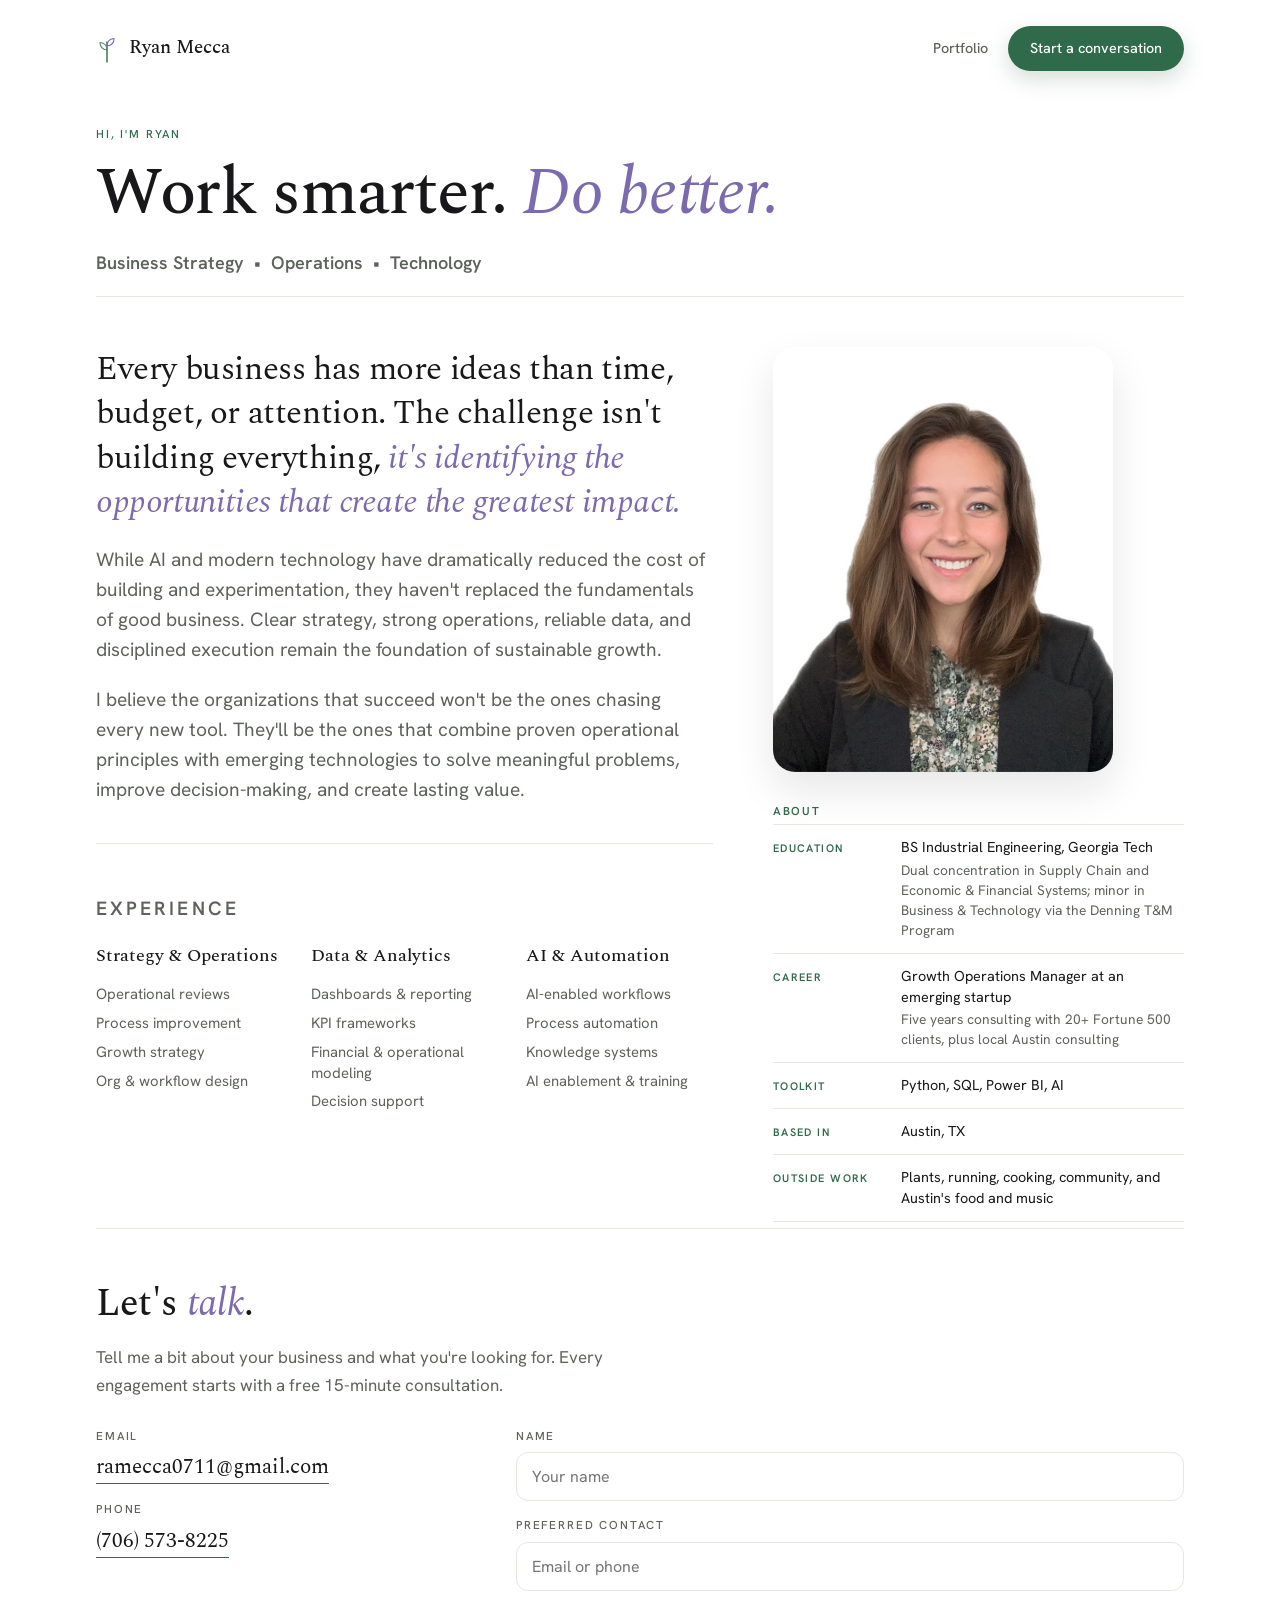
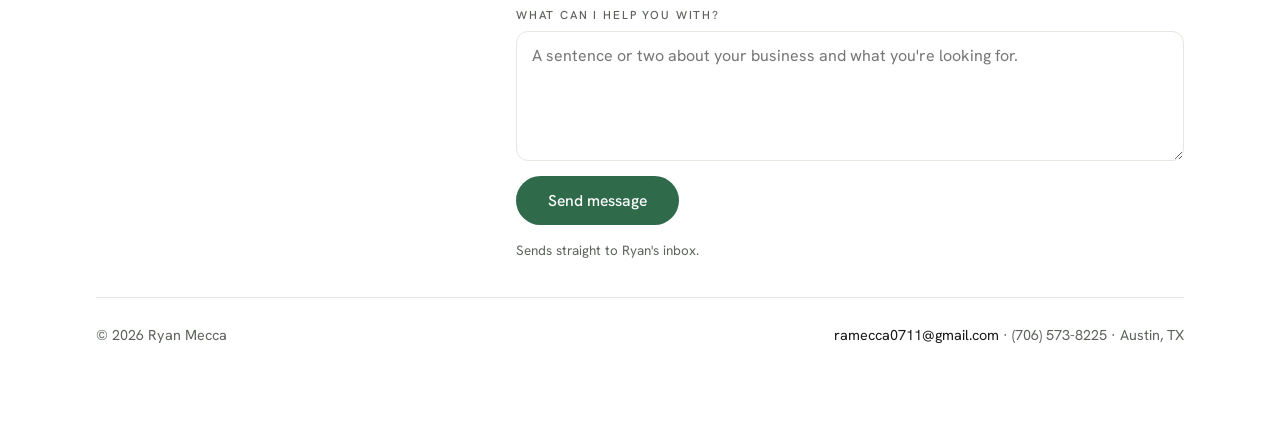
==== commit fffe6750: "Add real profile photo to home page About; refresh portfolio tile - Replace 'Your photo here' placeh" ====
--- a/index.html
+++ b/index.html
@@ -80,9 +80,8 @@
     </div>
 
     <aside class="split-right">
-      <div class="photo-ph split-photo">
-        <span class="mono">RM</span>
-        <span class="hint">Your photo here</span>
+      <div class="split-photo headshot">
+        <img src="profile.jpg?v=1" alt="Ryan Mecca" />
       </div>
       <div class="about-block">
         <p class="egroup">About</p>
--- a/styles.css
+++ b/styles.css
@@ -346,6 +346,8 @@
 .photo-ph { width: 150px; aspect-ratio: 1; border-radius: 22px; background: linear-gradient(155deg, var(--paper), var(--lav-soft)); display: flex; flex-direction: column; align-items: center; justify-content: center; gap: 6px; box-shadow: 0 18px 40px rgba(24,24,27,0.08); margin-bottom: 30px; }
 .photo-ph .mono { font-family: "Spectral", serif; font-size: 2rem; color: var(--sage); opacity: 0.55; }
 .photo-ph .hint { color: var(--muted); font-size: 0.78rem; }
+.split-photo.headshot { border-radius: 22px; overflow: hidden; box-shadow: 0 18px 40px rgba(24,24,27,0.10); margin-bottom: 30px; }
+.split-photo.headshot img { width: 100%; height: 100%; object-fit: cover; display: block; }
 .role-line { color: var(--sage); font-weight: 600; font-size: 0.98rem; margin-top: 14px; }
 .contact-sec { border-top: 1px solid var(--line); margin-top: 6px; padding-top: 44px; }
 .contact-sec h2 { font-family: "Spectral", serif; font-weight: 500; font-size: clamp(1.7rem, 3.6vw, 2.4rem); letter-spacing: -0.01em; }
@@ -470,4 +472,9 @@
 .placard { align-self: flex-start; margin-top: 16px; background: #fff; border: 1px solid var(--line); border-radius: 7px; padding: 11px 14px; text-align: left; max-width: 82%; box-shadow: 0 7px 18px rgba(24,24,27,0.07); }
 .placard .pl-name { font-family: "Spectral", serif; font-weight: 500; font-size: 1.08rem; letter-spacing: -0.005em; display: block; color: var(--ink); line-height: 1.15; }
 .placard .pl-desc { font-size: 0.82rem; color: var(--muted); display: block; margin-top: 4px; line-height: 1.4; }
+.placard .pl-wip { display: inline-block; margin-top: 9px; font-size: 0.6rem; letter-spacing: 0.1em; text-transform: uppercase; color: var(--lav-700); background: var(--lav-soft); padding: 3px 10px; border-radius: 100px; font-weight: 600; }
+a.piece { text-decoration: none; color: inherit; cursor: pointer; }
+a.piece:hover .pl-name { color: var(--lav); }
+.placard .pl-visit { display: inline-block; margin-top: 10px; font-size: 0.68rem; letter-spacing: 0.08em; text-transform: uppercase; color: var(--sage-700); font-weight: 600; opacity: 0; transition: opacity .2s ease; }
+a.piece:hover .pl-visit { opacity: 1; }
 @media (max-width: 560px) { .gallery { grid-template-columns: 1fr; } }
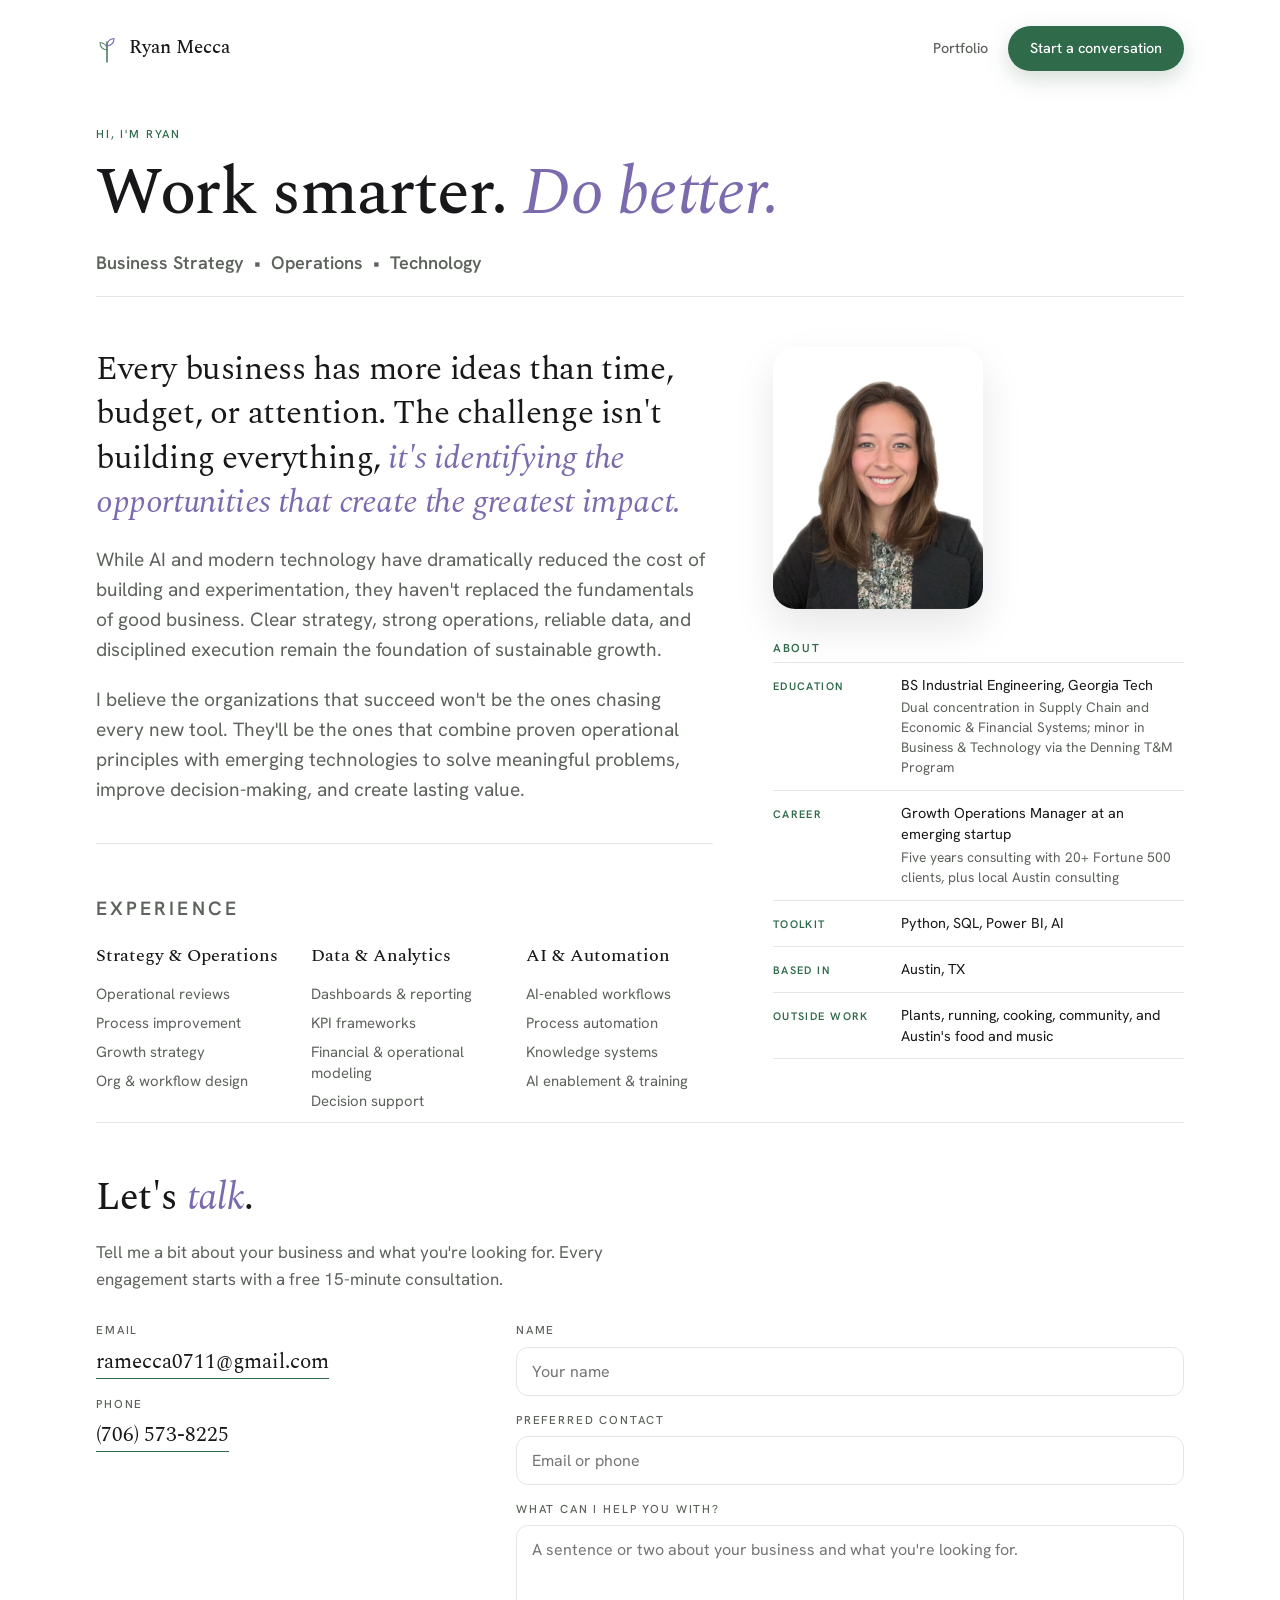
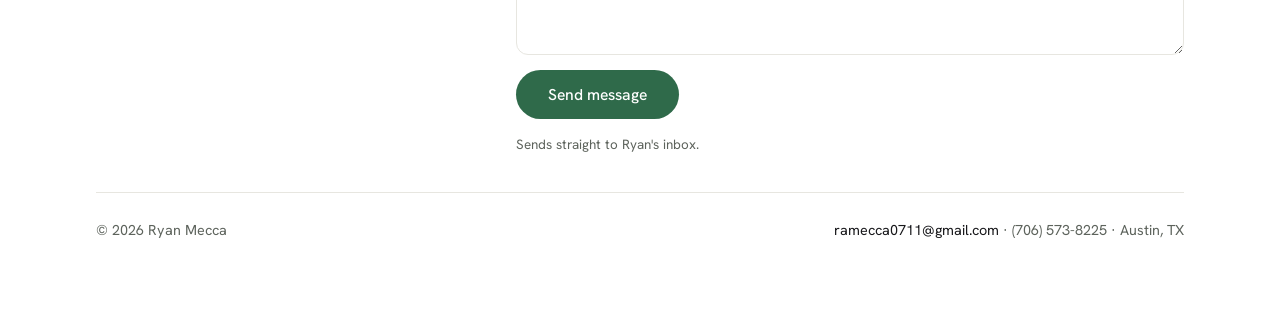
==== commit 24269054: "Portfolio polish: smaller profile photo, dusty-rose Nelly tile, link Home Base, fuller Maxie shot - " ====
--- a/index.html
+++ b/index.html
@@ -8,7 +8,7 @@
 <link rel="preconnect" href="https://fonts.googleapis.com" />
 <link rel="preconnect" href="https://fonts.gstatic.com" crossorigin />
 <link href="https://fonts.googleapis.com/css2?family=Spectral:ital,wght@0,300;0,400;0,500;0,600;1,400;1,500&family=Hanken+Grotesk:wght@300..600&display=swap" rel="stylesheet" />
-<link rel="stylesheet" href="styles.css?v=2" />
+<link rel="stylesheet" href="styles.css?v=4" />
 </head>
 <body>
 <div class="simple">
--- a/styles.css
+++ b/styles.css
@@ -320,7 +320,7 @@
 .split-left .ls-lead { font-family: "Spectral", serif; font-weight: 400; font-size: clamp(1.5rem, 2.6vw, 2.05rem); line-height: 1.36; letter-spacing: -0.012em; color: var(--ink); }
 .split-left .ls-lead em { font-style: italic; color: var(--lav); }
 .split-left p:not(.ls-lead) { color: var(--muted); font-size: clamp(1.06rem, 1.5vw, 1.2rem); line-height: 1.56; margin-top: 20px; }
-.split-right .split-photo { width: 100%; max-width: 340px; aspect-ratio: 4 / 5; margin: 0 0 26px; }
+.split-right .split-photo { width: 100%; max-width: 210px; aspect-ratio: 4 / 5; margin: 0 0 26px; }
 .about-block .ab-head { font-family: "Spectral", serif; font-weight: 500; font-size: 1.55rem; letter-spacing: -0.01em; margin-bottom: 10px; }
 .about-block .ab-lead { font-family: "Spectral", serif; font-weight: 400; font-size: 1.14rem; line-height: 1.45; color: var(--ink); margin-bottom: 18px; }
 .about-block .svc-points { margin: 4px 0 6px; }
@@ -477,4 +477,9 @@
 a.piece:hover .pl-name { color: var(--lav); }
 .placard .pl-visit { display: inline-block; margin-top: 10px; font-size: 0.68rem; letter-spacing: 0.08em; text-transform: uppercase; color: var(--sage-700); font-weight: 600; opacity: 0; transition: opacity .2s ease; }
 a.piece:hover .pl-visit { opacity: 1; }
+.fprev.nelly { border-color: #9c6b74; }
+.fprev.nelly .art { background: linear-gradient(155deg, #f7ecef, #e6c6d0); box-shadow: inset 0 0 0 1px rgba(156,107,116,0.2); }
+.fprev.nelly .pmono { font-family: "Pacifico", cursive; color: #b0697a; opacity: 0.85; font-size: 1.75rem; }
+.placard.nelly .pl-name { font-family: "Pacifico", cursive; font-weight: 400; color: #a85f6f; font-size: 1.3rem; }
+.placard.nelly .pl-wip { color: #9c5566; background: #f4dde4; }
 @media (max-width: 560px) { .gallery { grid-template-columns: 1fr; } }
